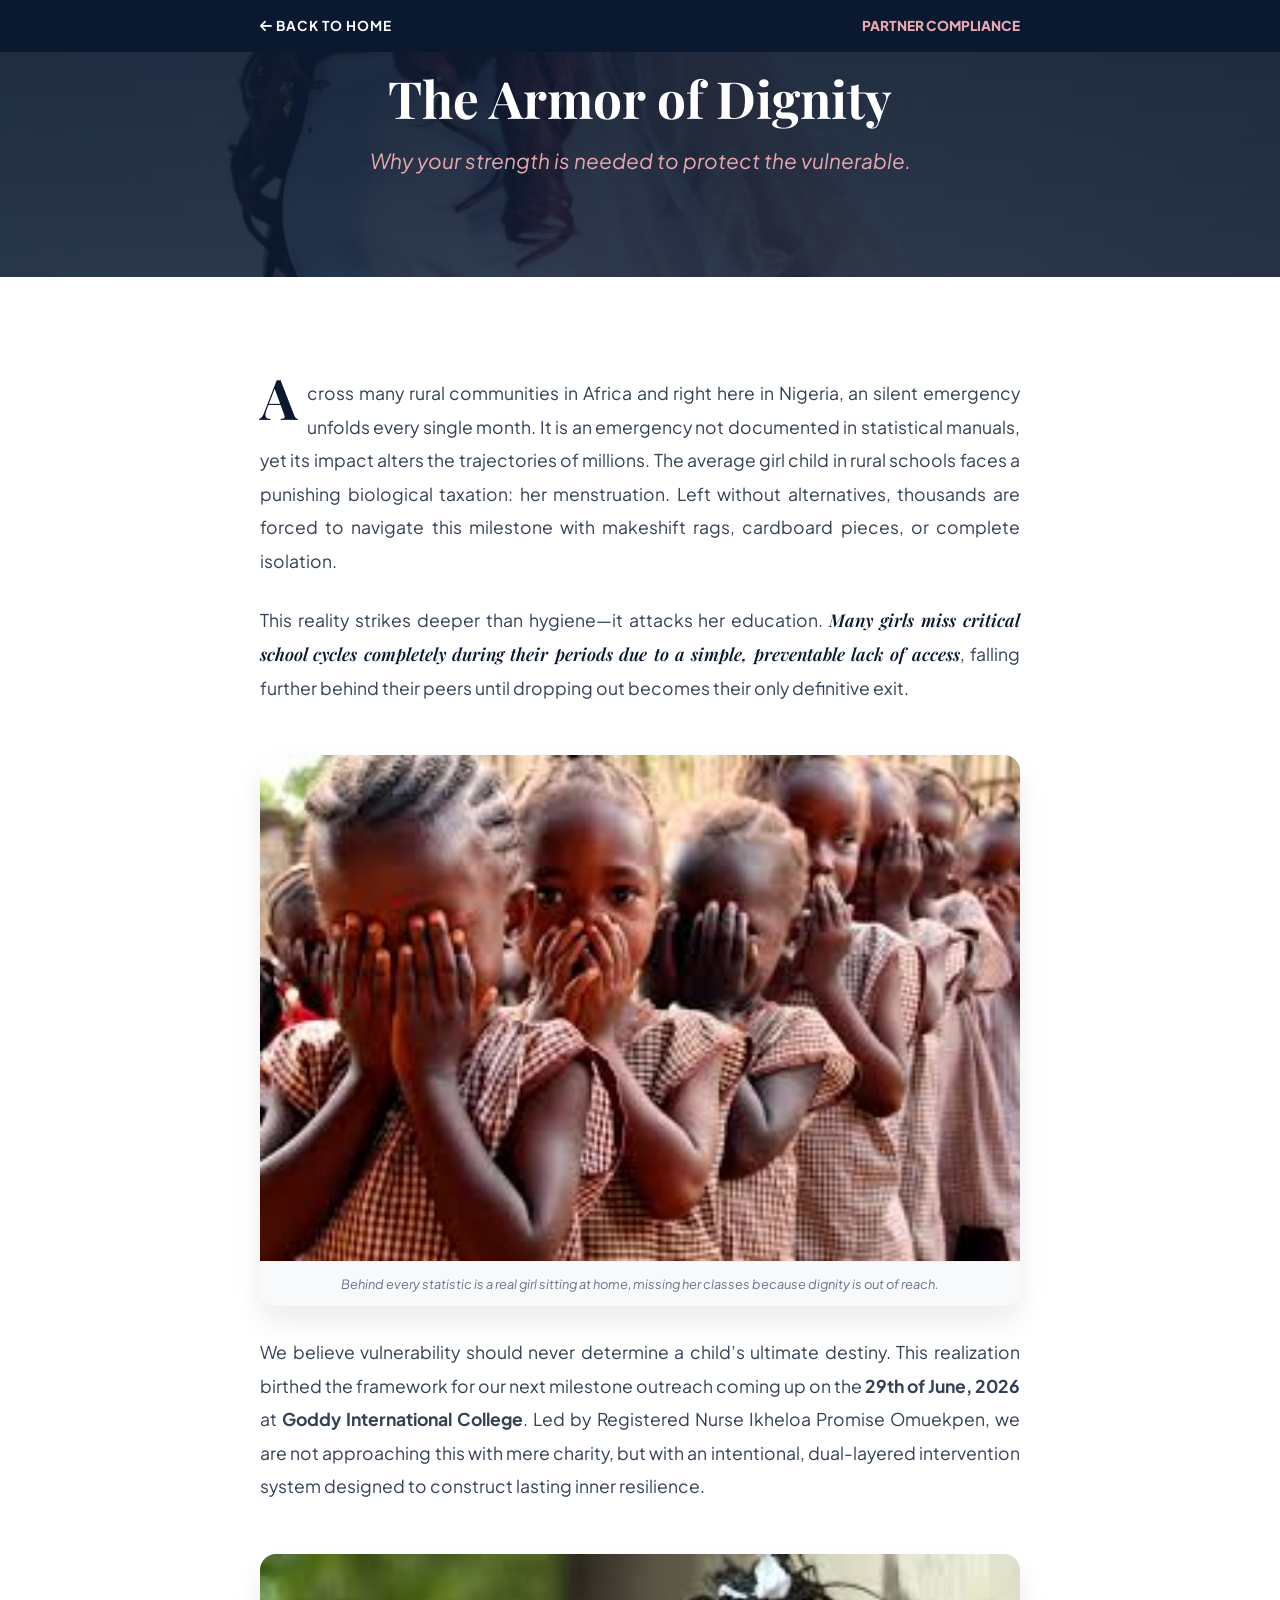
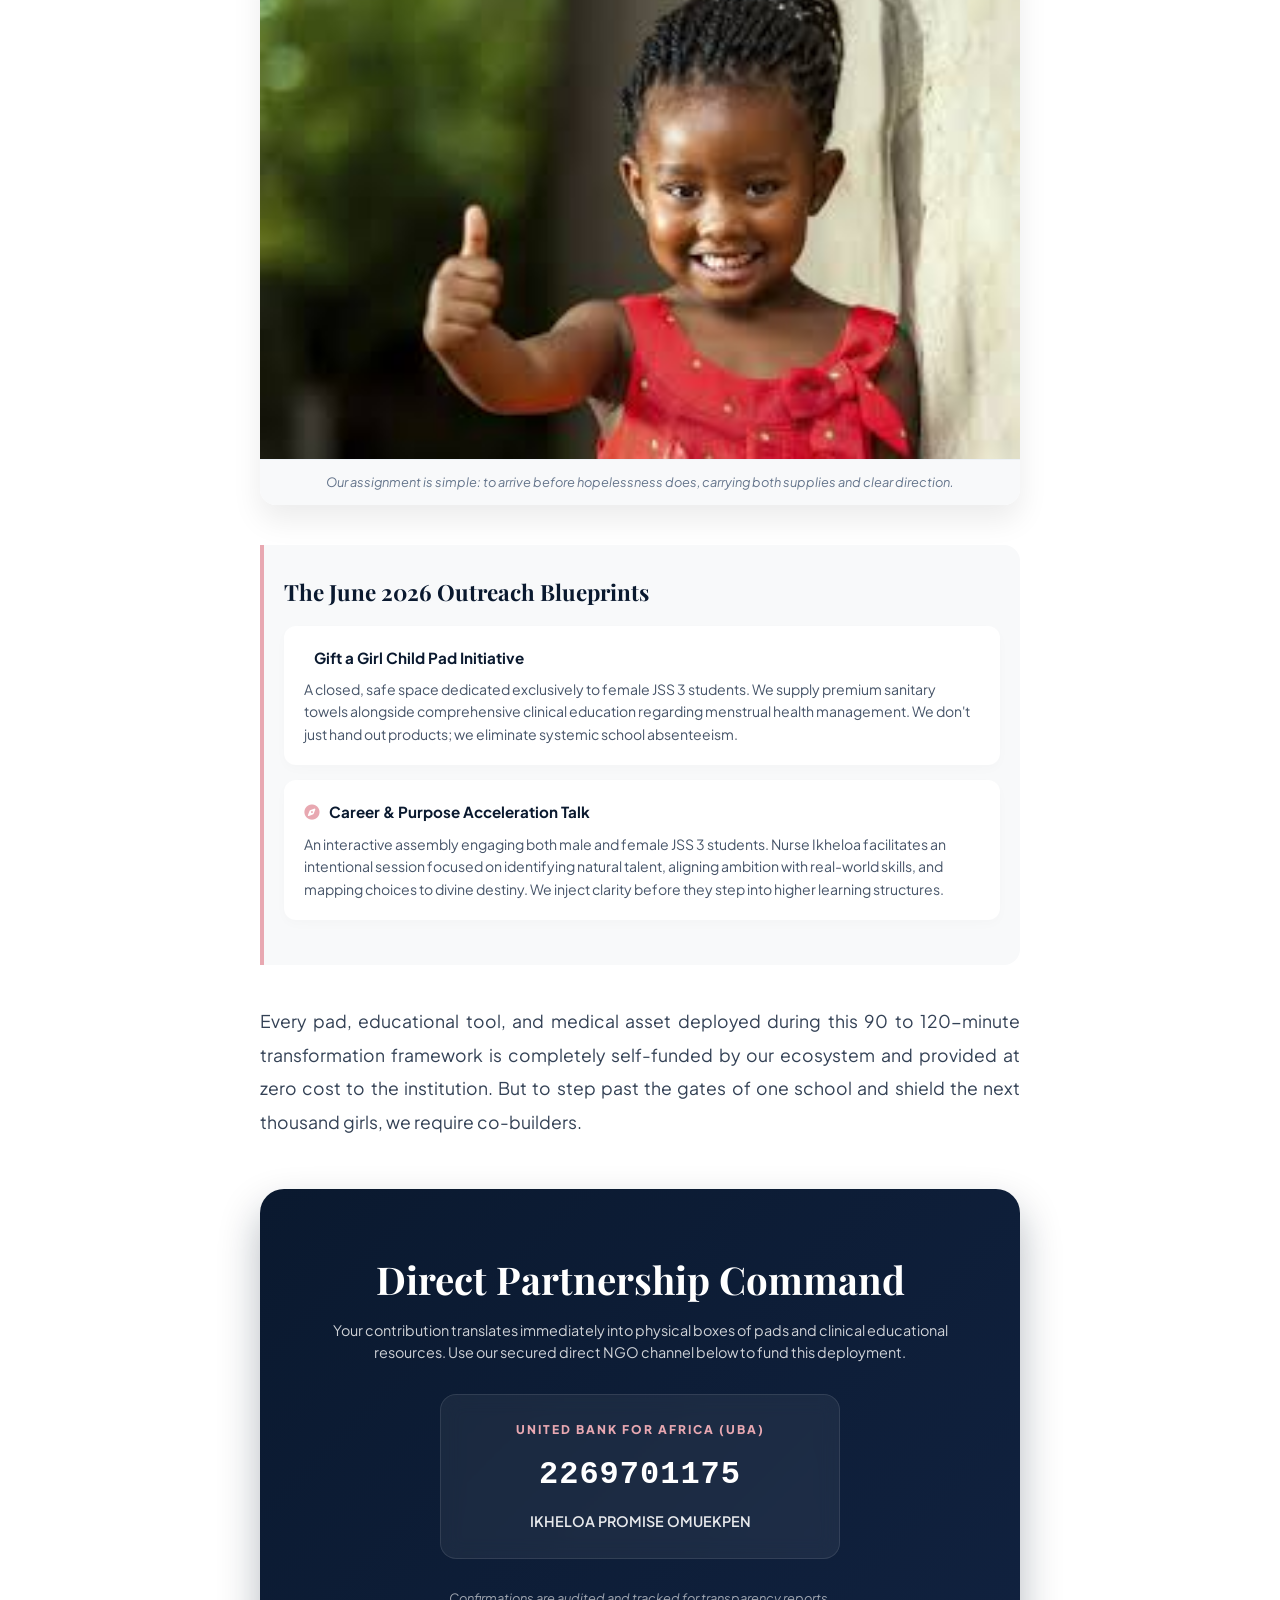
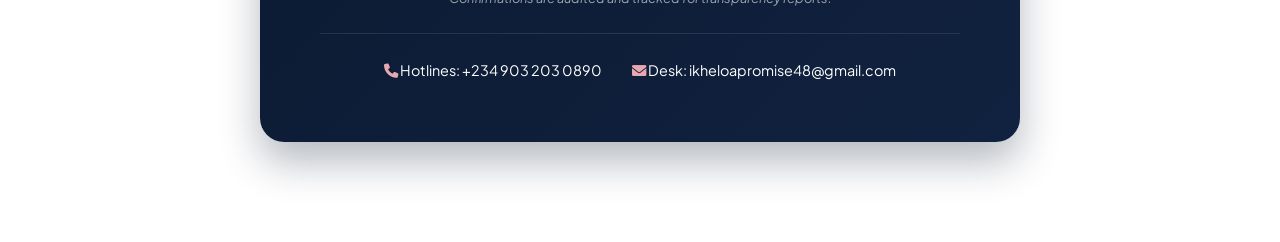
==== partner.html @ d0fa6060 "Create partner.html" ====
<!DOCTYPE html>
<html lang="en">
<head>
    <meta charset="UTF-8">
    <meta name="viewport" content="width=device-width, initial-scale=1.0, maximum-scale=1.0, user-scalable=no">
    <title>Partner With Us | Ikheloa's Foundation</title>
    
    <link rel="preconnect" href="https://fonts.googleapis.com">
    <link rel="preconnect" href="https://fonts.gstatic.com" crossorigin>
    <link href="https://fonts.googleapis.com/css2?family=Playfair+Display:ital,wght@0,600;0,700;1,400;1,600&family=Plus+Jakarta+Sans:wght@300;400;500;600;700;800&display=swap" rel="stylesheet">
    
    <link href="https://unpkg.com/aos@2.3.1/dist/aos.css" rel="stylesheet">
    <link rel="stylesheet" href="https://cdnjs.cloudflare.com/ajax/libs/font-awesome/6.0.0/css/all.min.css">
    <link rel="stylesheet" href="style.css">

    <style>
        :root {
            --navy: #0A192F;
            --rose: #E8A8B1;
            --white: #FFFFFF;
            --muted-bg: #F8F9FA;
            --text-dark: #1E293B;
            --text-muted: #64748B;
        }

        * { box-sizing: border-box; margin: 0; padding: 0; }
        body { font-family: 'Plus Jakarta Sans', sans-serif; background: var(--white); color: var(--text-dark); overflow-x: hidden; width: 100%; }
        .container { width: 100%; max-width: 800px; margin: 0 auto; padding: 0 20px; }

        /* --- PARTNER HERO --- */
        .partner-hero {
            background: linear-gradient(rgba(10, 25, 47, 0.9), rgba(10, 25, 47, 0.85)), url('66c10abc-6bdf-4dea-ab1f-3052def24e04.jpeg') no-repeat center center/cover;
            padding: 120px 0 60px 0;
            text-align: center;
            color: var(--white);
        }
        .partner-hero h1 { font-family: 'Playfair Display', serif; font-size: 2.2rem; line-height: 1.2; margin-bottom: 15px; }
        .partner-hero p { font-size: 1rem; color: var(--rose); font-style: italic; opacity: 0.9; }

        /* --- EDITORIAL STORYTELLING SECTION --- */
        .story-section { padding: 60px 0; background: var(--white); }
        .story-block { margin-bottom: 50px; }
        
        .story-text { font-size: 1rem; line-height: 1.8; color: #334155; margin-bottom: 25px; text-align: justify; }
        .story-text .dropcap { font-family: 'Playfair Display', serif; font-size: 3.5rem; float: left; margin-top: -8px; margin-right: 10px; color: var(--navy); font-weight: 700; line-height: 1; }
        .story-text em { font-family: 'Playfair Display', serif; font-size: 1.1rem; color: var(--navy); font-weight: 600; }
        
        /* Inline editorial images */
        .story-image-wrapper { width: 100%; margin: 30px 0; border-radius: 16px; overflow: hidden; box-shadow: 0 15px 30px rgba(0,0,0,0.08); }
        .story-img { width: 100%; height: auto; object-fit: cover; display: block; }
        .image-caption { font-size: 0.8rem; font-style: italic; color: var(--text-muted); text-align: center; padding: 12px; background: var(--muted-bg); border-top: 1px solid #edf2f7; }

        /* --- THE INITIATIVE PILLARS --- */
        .mission-callout { background: var(--muted-bg); border-left: 4px solid var(--rose); padding: 30px 20px; border-radius: 0 16px 16px 0; margin: 40px 0; }
        .mission-callout h3 { font-family: 'Playfair Display', serif; font-size: 1.4rem; color: var(--navy); margin-bottom: 15px; }
        .mission-card { background: var(--white); padding: 20px; border-radius: 12px; margin-bottom: 15px; box-shadow: 0 4px 12px rgba(0,0,0,0.02); }
        .mission-card h4 { font-size: 0.95rem; font-weight: 700; color: var(--navy); margin-bottom: 8px; display: flex; align-items: center; gap: 10px; }
        .mission-card h4 i { color: var(--rose); }
        .mission-card p { font-size: 0.88rem; line-height: 1.6; color: #475569; }

        /* --- FINANCIAL TRANSPARENCY BOX (THE ACCOUNT DETAILS) --- */
        .partnership-box {
            background: linear-gradient(135deg, #0A192F 0%, #112240 100%);
            color: var(--white);
            padding: 40px 25px;
            border-radius: 24px;
            box-shadow: 0 20px 40px rgba(10, 25, 47, 0.3);
            text-align: center;
            margin-top: 6px;
        }
        .partnership-box h2 { font-family: 'Playfair Display', serif; font-size: 1.8rem; margin-bottom: 10px; }
        .partnership-box p { font-size: 0.9rem; opacity: 0.8; line-height: 1.5; margin-bottom: 30px; }
        
        .bank-details-card {
            background: rgba(255, 255, 255, 0.06);
            border: 1px solid rgba(255, 255, 255, 0.1);
            border-radius: 16px;
            padding: 25px;
            backdrop-filter: blur(10px);
            max-width: 400px;
            margin: 0 auto 30px auto;
        }
        .bank-name { font-size: 0.75rem; letter-spacing: 2px; text-transform: uppercase; color: var(--rose); font-weight: 800; }
        .account-number { font-size: 2rem; font-weight: 800; letter-spacing: 1px; margin: 10px 0; color: var(--white); font-family: monospace; }
        .account-name { font-size: 0.9rem; font-weight: 600; opacity: 0.9; text-transform: uppercase; }

        .direct-contact { display: flex; flex-direction: column; gap: 10px; align-items: center; justify-content: center; font-size: 0.9rem; margin-top: 25px; padding-top: 25px; border-top: 1px solid rgba(255, 255, 255, 0.1); }
        .direct-contact a { color: var(--rose); text-decoration: none; font-weight: 600; }

        /* --- LAPTOP ADJUSTMENTS --- */
        @media (min-width: 768px) {
            .partner-hero { padding: 16px 0 100px 0; }
            .partner-hero h1 { font-size: 3.2rem; }
            .partner-hero p { font-size: 1.3rem; }
            .story-section { padding: 100px 0; }
            .story-text { font-size: 1.1rem; line-height: 1.9; }
            .partnership-box { padding: 60px; }
            .partnership-box h2 { font-size: 2.4rem; }
            .direct-contact { flex-direction: row; gap: 30px; }
        }
    </style>
</head>
<body>

    <!-- Simple Navigation Back Home -->
    <div style="background: #0A192F; padding: 15px 0;">
        <div class="container" style="display: flex; justify-content: space-between; align-items: center;">
            <a href="index.html" style="color: white; text-decoration: none; font-size: 0.85rem; font-weight: 700; letter-spacing: 1px;"><i class="fa-solid fa-arrow-left"></i> BACK TO HOME</a>
            <span style="color: var(--rose); font-size: 0.85rem; font-weight: 800;">PARTNER COMPLIANCE</span>
        </div>
    </div>

    <!-- Hero Header -->
    <section class="partner-hero">
        <div class="container">
            <h1 data-aos="fade-up">The Armor of Dignity</h1>
            <p data-aos="fade-up" data-aos-delay="200">Why your strength is needed to protect the vulnerable.</p>
        </div>
    </section>

    <!-- Narrative Section -->
    <main class="story-section">
        <div class="container">
            
            <div class="story-block" data-aos="fade-up">
                <p class="story-text">
                    <span class="dropcap">A</span>cross many rural communities in Africa and right here in Nigeria, an silent emergency unfolds every single month. It is an emergency not documented in statistical manuals, yet its impact alters the trajectories of millions. The average girl child in rural schools faces a punishing biological taxation: her menstruation. Left without alternatives, thousands are forced to navigate this milestone with makeshift rags, cardboard pieces, or complete isolation.
                </p>
                <p class="story-text">
                    This reality strikes deeper than hygiene—it attacks her education. <em>Many girls miss critical school cycles completely during their periods due to a simple, preventable lack of access</em>, falling further behind their peers until dropping out becomes their only definitive exit. 
                </p>
            </div>

            <!-- Picture 1 Embedded Inside Paragraph -->
            <div class="story-image-wrapper" data-aos="zoom-in">
                <img src="download (4).jpeg" alt="Girl child in rural setting looking thoughtful" class="story-img">
                <div class="image-caption">Behind every statistic is a real girl sitting at home, missing her classes because dignity is out of reach.</div>
            </div>

            <div class="story-block" data-aos="fade-up">
                <p class="story-text">
                    We believe vulnerability should never determine a child’s ultimate destiny. This realization birthed the framework for our next milestone outreach coming up on the <strong>29th of June, 2026</strong> at <strong>Goddy International College</strong>. Led by Registered Nurse Ikheloa Promise Omuekpen, we are not approaching this with mere charity, but with an intentional, dual-layered intervention system designed to construct lasting inner resilience.
                </p>
            </div>

            <!-- Picture 2 Embedded Inside Paragraph -->
            <div class="story-image-wrapper" data-aos="zoom-in">
                <img src="download (5).jpeg" alt="Children waiting for inspiration and support" class="story-img">
                <div class="image-caption">Our assignment is simple: to arrive before hopelessness does, carrying both supplies and clear direction.</div>
            </div>

            <div class="story-block" data-aos="fade-up">
                <div class="mission-callout">
                    <h3>The June 2026 Outreach Blueprints</h3>
                    
                    <div class="mission-card">
                        <h4><i class="fa-solid fa-shield-heart"></i> Gift a Girl Child Pad Initiative</h4>
                        <p>A closed, safe space dedicated exclusively to female JSS 3 students. We supply premium sanitary towels alongside comprehensive clinical education regarding menstrual health management. We don't just hand out products; we eliminate systemic school absenteeism.</p>
                    </div>

                    <div class="mission-card">
                        <h4><i class="fa-solid fa-compass"></i> Career & Purpose Acceleration Talk</h4>
                        <p>An interactive assembly engaging both male and female JSS 3 students. Nurse Ikheloa facilitates an intentional session focused on identifying natural talent, aligning ambition with real-world skills, and mapping choices to divine destiny. We inject clarity before they step into higher learning structures.</p>
                    </div>
                </div>
                
                <p class="story-text">
                    Every pad, educational tool, and medical asset deployed during this 90 to 120-minute transformation framework is completely self-funded by our ecosystem and provided at zero cost to the institution. But to step past the gates of one school and shield the next thousand girls, we require co-builders.
                </p>
            </div>

            <!-- Box for Partnership with Direct Account Details -->
            <div class="partnership-box" data-aos="zoom-in-up">
                <h2>Direct Partnership Command</h2>
                <p>Your contribution translates immediately into physical boxes of pads and clinical educational resources. Use our secured direct NGO channel below to fund this deployment.</p>
                
                <div class="bank-details-card">
                    <div class="bank-name">United Bank for Africa (UBA)</div>
                    <div class="account-number">2269701175</div>
                    <div class="account-name">Ikheloa Promise Omuekpen</div>
                </div>

                <p style="font-size: 0.8rem; font-style: italic; opacity: 0.6; margin-bottom: 0;">Confirmations are audited and tracked for transparency reports.</p>
                
                <div class="direct-contact">
                    <span><i class="fa-solid fa-phone" style="color: var(--rose);"></i> Hotlines: +234 903 203 0890</span>
                    <span><i class="fa-solid fa-envelope" style="color: var(--rose);"></i> Desk: ikheloapromise48@gmail.com</span>
                </div>
            </div>

        </div>
    </main>

    <script src="https://unpkg.com/aos@2.3.1/dist/aos.js"></script>
    <script>AOS.init({ duration: 1000, once: true });</script>
</body>
</html>
---- style.css ----
/* 1. CSS VARIABLES - The Foundation of our 2026 Design */
:root {
    --primary-navy: #0A192F;
    --accent-rose: #E8A8B1; /* Sophisticated pink, not childish */
    --medical-blue: #0077B6;
    --text-main: #2D3436;
    --text-light: #636E72;
    --bg-light: #F9FAFB;
    --glass: rgba(255, 255, 255, 0.8);
    --transition: all 0.4s cubic-bezier(0.165, 0.84, 0.44, 1);
    --shadow: 0 10px 30px rgba(0, 0, 0, 0.05);
}

/* 2. RESET & BASE STYLES */
* {
    margin: 0;
    padding: 0;
    box-sizing: border-box;
}

html {
    scroll-behavior: smooth;
}

body {
    font-family: 'Poppins', sans-serif;
    color: var(--text-main);
    background-color: var(--bg-light);
    line-height: 1.6;
    overflow-x: hidden;
}

h1, h2, h3, .brand-logo {
    font-family: 'Playfair Display', serif;
    font-weight: 700;
}

.container {
    max-width: 1200px;
    margin: 0 auto;
    padding: 0 5%;
}

/* 3. NAVIGATION - Glassmorphism Header */
.main-header {
    position: fixed;
    top: 0;
    width: 100%;
    z-index: 1000;
    background: var(--glass);
    backdrop-filter: blur(10px);
    border-bottom: 1px solid rgba(0,0,0,0.05);
    padding: 1rem 0;
}

.nav-wrapper {
    display: flex;
    justify-content: space-between;
    align-items: center;
}

.brand-logo {
    font-size: 1.5rem;
    color: var(--primary-navy);
    text-decoration: none;
    letter-spacing: -1px;
}

.main-nav a {
    text-decoration: none;
    color: var(--text-main);
    margin: 0 1.5rem;
    font-weight: 500;
    font-size: 0.9rem;
    transition: var(--transition);
}

.main-nav a:hover {
    color: var(--accent-rose);
}

.btn-donate {
    background: var(--primary-navy);
    color: white !important;
    padding: 0.8rem 1.8rem;
    border-radius: 50px;
    font-weight: 600;
}

/* 4. HERO SECTION - Immersive Impact */
.hero {
    height: 100vh;
    display: flex;
    align-items: center;
    background: linear-gradient(rgba(10, 25, 47, 0.7), rgba(10, 25, 47, 0.7)), 
                url('../images/outreach_vulnerable.jpeg') no-repeat center center/cover;
    color: white;
    text-align: center;
}

.hero-content {
    max-width: 800px;
}

.hero-title {
    font-size: clamp(2.5rem, 8vw, 4.5rem);
    line-height: 1.1;
    margin-bottom: 1.5rem;
}

.hero-tagline {
    font-size: 1.2rem;
    opacity: 0.9;
    margin-bottom: 2.5rem;
}

.btn {
    display: inline-block;
    padding: 1rem 2.5rem;
    border-radius: 5px;
    text-decoration: none;
    font-weight: 600;
    transition: var(--transition);
}

.btn-primary {
    background: var(--accent-rose);
    color: white;
    margin-right: 1rem;
}

.btn-secondary {
    border: 2px solid white;
    color: white;
}

/* 5. IMPACT DASHBOARD - Dynamic Numbers */
.impact {
    padding: 100px 0;
    background: white;
    margin-top: -50px;
    border-radius: 50px 50px 0 0;
    position: relative;
}

.impact-grid {
    display: grid;
    grid-template-columns: repeat(auto-fit, minmax(200px, 1fr));
    gap: 2rem;
    text-align: center;
}

.impact-number {
    font-size: 3rem;
    color: var(--primary-navy);
}

.impact-label {
    color: var(--text-light);
    text-transform: uppercase;
    font-size: 0.8rem;
    letter-spacing: 2px;
}

/* 6. FOUNDER SPOTLIGHT - The Nurse Philanthropist */
.founder-spotlight {
    padding: 100px 0;
}

.spotlight-grid {
    display: grid;
    grid-template-columns: 1fr 1fr;
    gap: 4rem;
    align-items: center;
}

.spotlight-image-container {
    position: relative;
}

.founder-image {
    width: 100%;
    border-radius: 20px;
    box-shadow: 20px 20px 0px var(--accent-rose);
}

.spotlight-badge {
    position: absolute;
    bottom: -20px;
    right: -20px;
    background: var(--primary-navy);
    color: white;
    padding: 1rem 2rem;
    border-radius: 10px;
    font-size: 0.8rem;
    font-weight: 600;
}

.founder-slang {
    margin-top: 2rem;
    font-family: 'Playfair Display', serif;
    font-size: 1.5rem;
    color: var(--medical-blue);
    font-style: italic;
    border-left: 4px solid var(--accent-rose);
    padding-left: 1.5rem;
}

/* 7. PROGRAM CARDS - 2026 Hover Effects */
.programs {
    background: #f1f3f5;
    padding: 100px 0;
}

.programs-grid {
    display: grid;
    grid-template-columns: repeat(auto-fit, minmax(300px, 1fr));
    gap: 2rem;
    margin-top: 3rem;
}

.program-card {
    background: white;
    padding: 3rem 2rem;
    border-radius: 20px;
    transition: var(--transition);
    border: 1px solid rgba(0,0,0,0.05);
}

.program-card:hover {
    transform: translateY(-15px);
    box-shadow: 0 30px 60px rgba(0,0,0,0.1);
}

.icon-placeholder {
    font-size: 2.5rem;
    margin-bottom: 1.5rem;
}

/* 8. MOBILE RESPONSIVENESS */
@media (max-width: 768px) {
    .main-nav { display: none; } /* We'll add a burger menu later */
    .spotlight-grid { grid-template-columns: 1fr; }
    .hero-title { font-size: 3rem; }
}
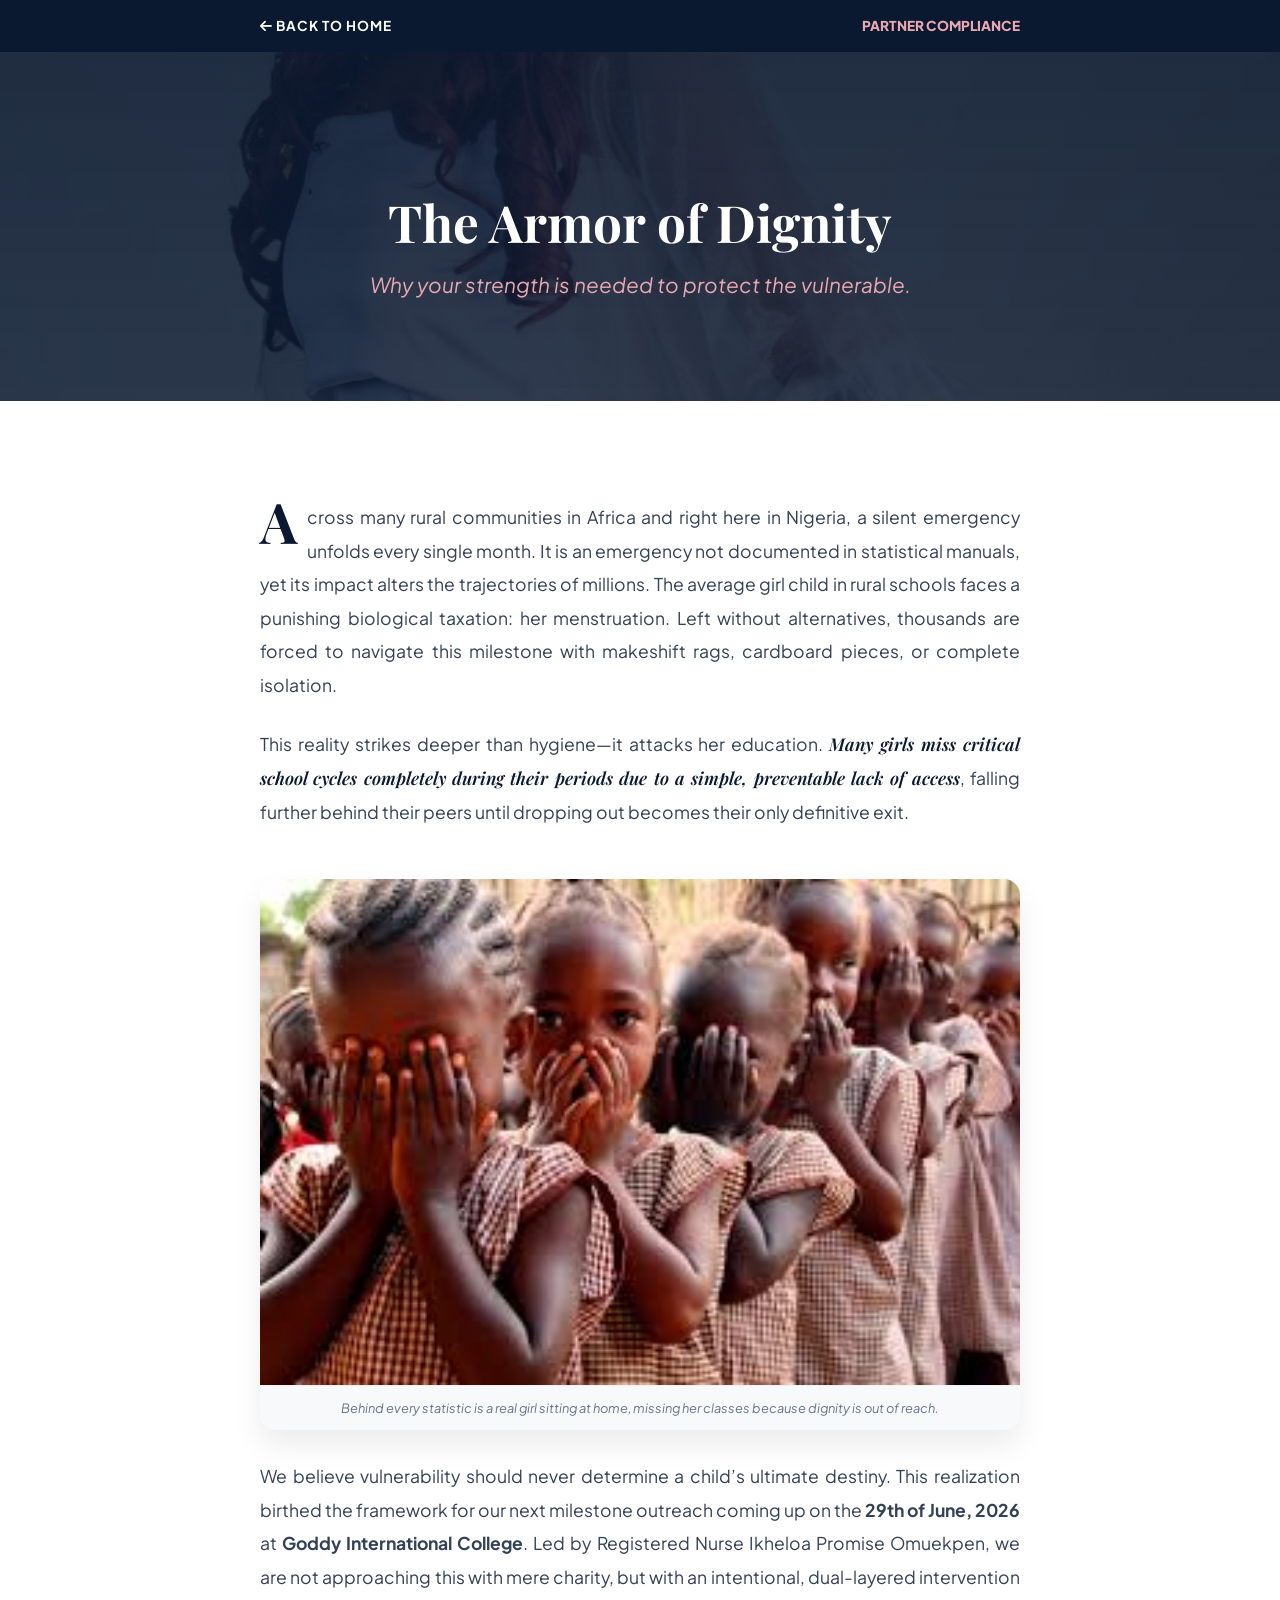
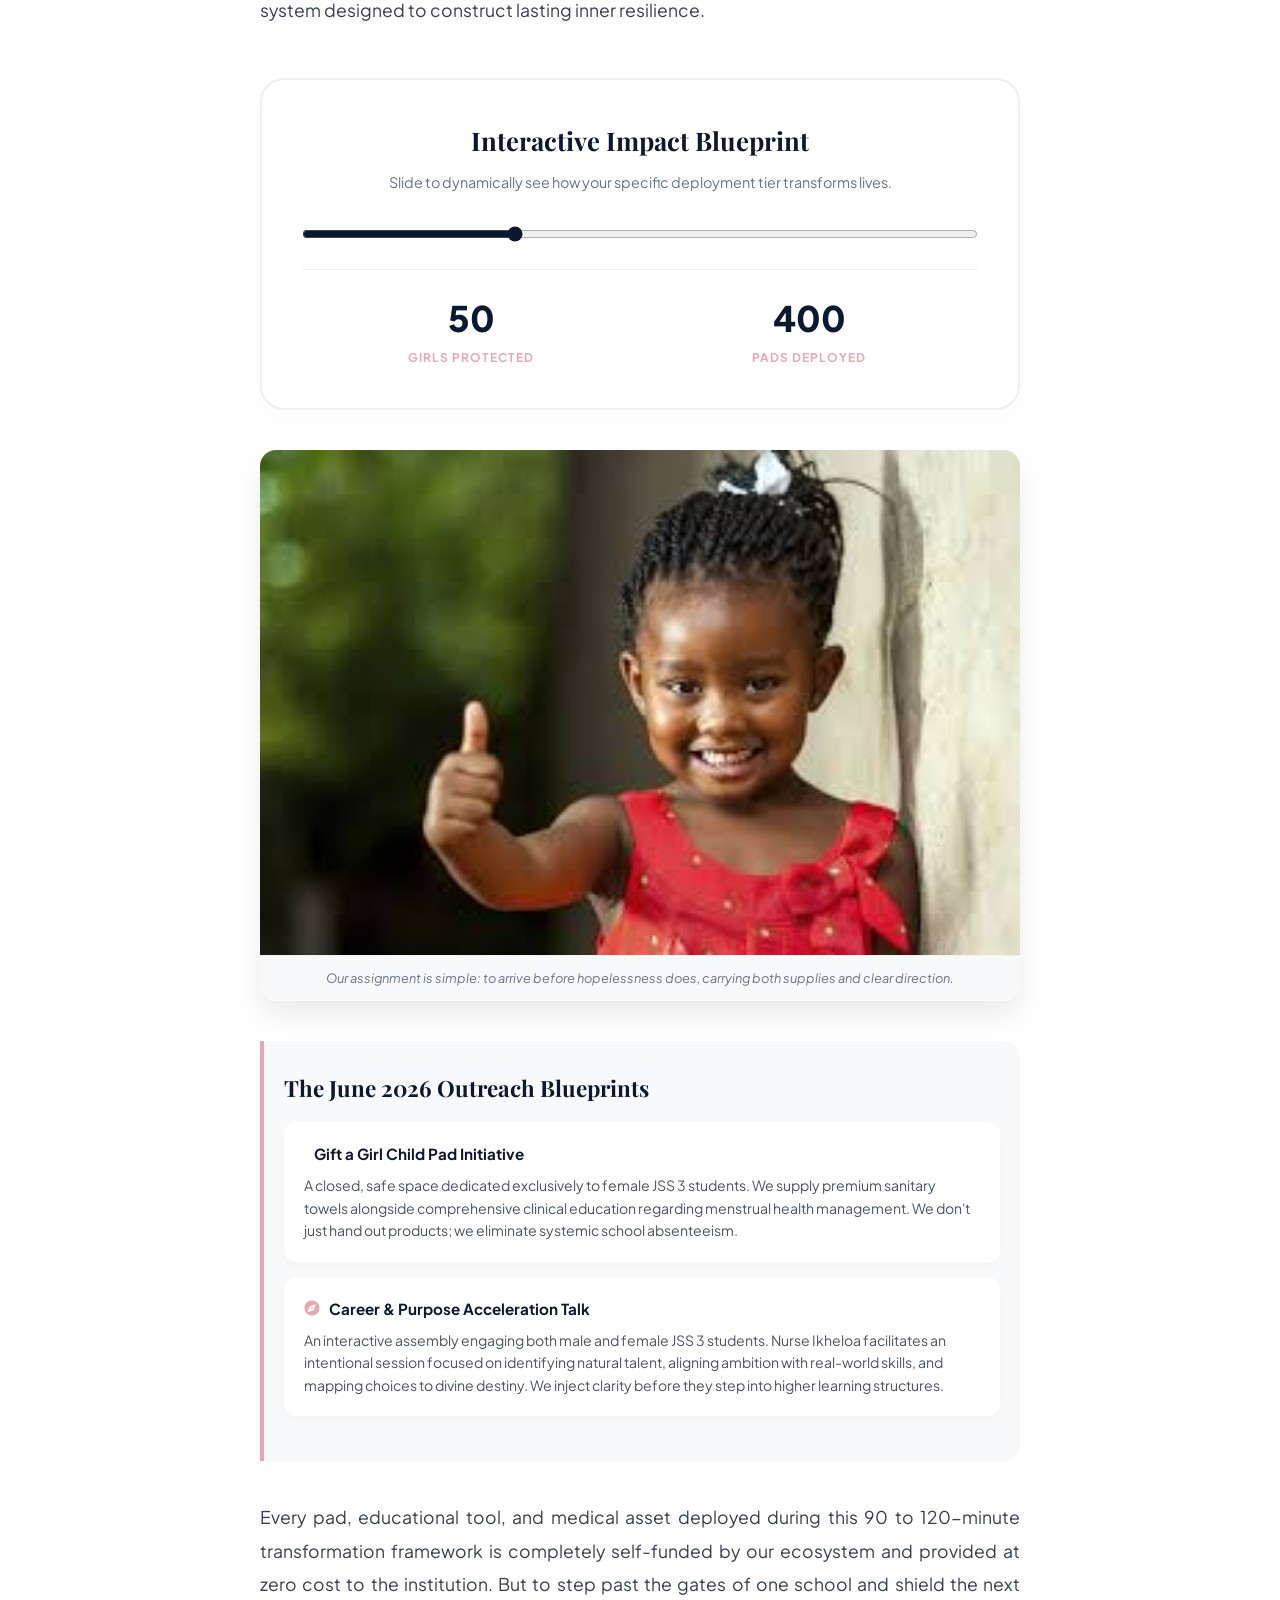
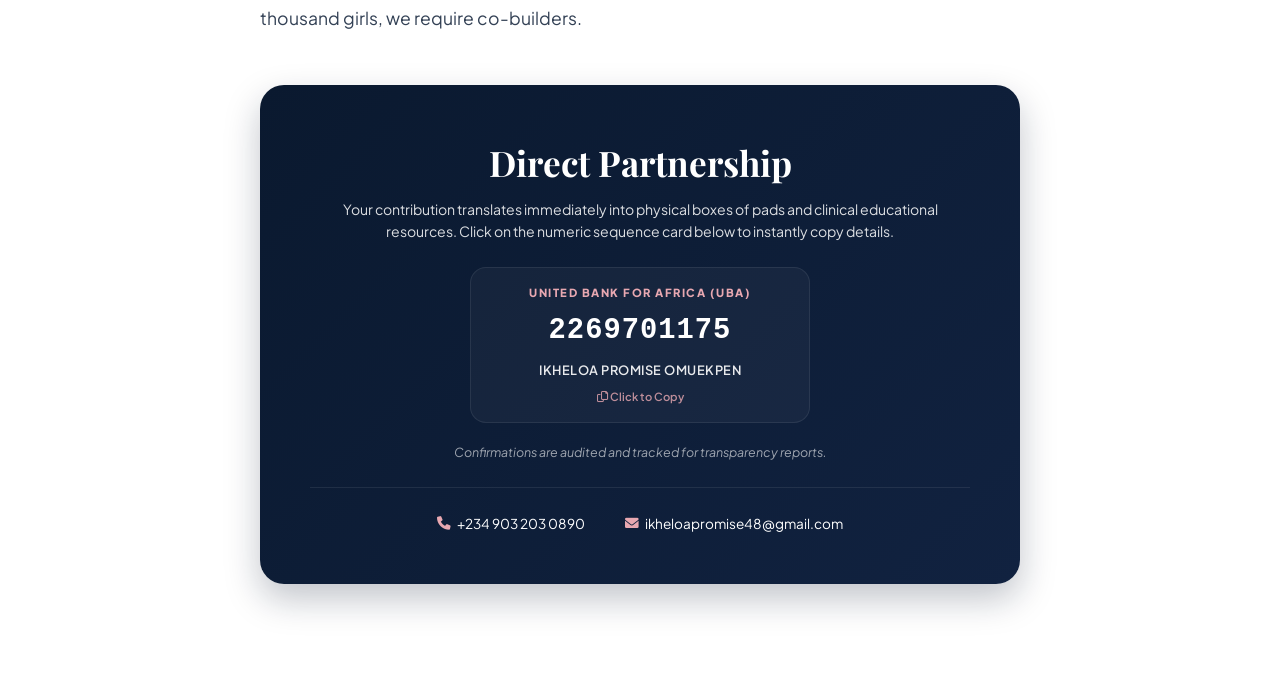
==== commit 92dff83d: "Update partner.html" ====
--- a/partner.html
+++ b/partner.html
@@ -45,7 +45,6 @@
         .story-text .dropcap { font-family: 'Playfair Display', serif; font-size: 3.5rem; float: left; margin-top: -8px; margin-right: 10px; color: var(--navy); font-weight: 700; line-height: 1; }
         .story-text em { font-family: 'Playfair Display', serif; font-size: 1.1rem; color: var(--navy); font-weight: 600; }
         
-        /* Inline editorial images */
         .story-image-wrapper { width: 100%; margin: 30px 0; border-radius: 16px; overflow: hidden; box-shadow: 0 15px 30px rgba(0,0,0,0.08); }
         .story-img { width: 100%; height: auto; object-fit: cover; display: block; }
         .image-caption { font-size: 0.8rem; font-style: italic; color: var(--text-muted); text-align: center; padding: 12px; background: var(--muted-bg); border-top: 1px solid #edf2f7; }
@@ -58,45 +57,79 @@
         .mission-card h4 i { color: var(--rose); }
         .mission-card p { font-size: 0.88rem; line-height: 1.6; color: #475569; }
 
-        /* --- FINANCIAL TRANSPARENCY BOX (THE ACCOUNT DETAILS) --- */
+        /* --- INTERACTIVE IMPACT CALCULATOR MODULE --- */
+        .calculator-box {
+            background: #fff;
+            border: 2px solid #f0f0f0;
+            padding: 30px 20px;
+            border-radius: 24px;
+            margin: 40px 0;
+            box-shadow: 0 10px 30px rgba(0,0,0,0.02);
+            text-align: center;
+        }
+        .calculator-box h3 { font-family: 'Playfair Display', serif; font-size: 1.4rem; color: var(--navy); margin-bottom: 10px; }
+        .calculator-box p { font-size: 0.9rem; color: var(--text-muted); margin-bottom: 25px; }
+        .slider-wrapper { margin: 20px 0; }
+        .calc-slider { width: 100%; height: 8px; border-radius: 5px; background: #e2e8f0; outline: none; accent-color: var(--navy); cursor: pointer; }
+        .calc-metrics-display { display: flex; justify-content: space-around; align-items: center; margin-top: 25px; padding-top: 20px; border-top: 1px solid #f0f0f0; }
+        .metric-node { flex: 1; }
+        .metric-node div:first-child { font-size: 1.8rem; font-weight: 800; color: var(--navy); }
+        .metric-node div:last-child { font-size: 0.75rem; font-weight: 700; color: var(--rose); text-transform: uppercase; letter-spacing: 1px; margin-top: 2px; }
+
+        /* --- FINANCIAL TRANSPARENCY BOX (COMPACT & COMPELLING) --- */
         .partnership-box {
             background: linear-gradient(135deg, #0A192F 0%, #112240 100%);
             color: var(--white);
-            padding: 40px 25px;
+            padding: 35px 20px;
             border-radius: 24px;
-            box-shadow: 0 20px 40px rgba(10, 25, 47, 0.3);
+            box-shadow: 0 15px 35px rgba(10, 25, 47, 0.25);
             text-align: center;
-            margin-top: 6px;
-        }
-        .partnership-box h2 { font-family: 'Playfair Display', serif; font-size: 1.8rem; margin-bottom: 10px; }
-        .partnership-box p { font-size: 0.9rem; opacity: 0.8; line-height: 1.5; margin-bottom: 30px; }
-        
+            margin-top: 40px;
+        }
+        .partnership-box h2 { font-family: 'Playfair Display', serif; font-size: 1.6rem; margin-bottom: 8px; }
+        .partnership-box p { font-size: 0.88rem; opacity: 0.85; line-height: 1.5; margin-bottom: 25px; }
+        
+        /* Optimized & Compact Copy Card */
         .bank-details-card {
-            background: rgba(255, 255, 255, 0.06);
-            border: 1px solid rgba(255, 255, 255, 0.1);
+            background: rgba(255, 255, 255, 0.04);
+            border: 1px solid rgba(255, 255, 255, 0.08);
             border-radius: 16px;
-            padding: 25px;
-            backdrop-filter: blur(10px);
-            max-width: 400px;
-            margin: 0 auto 30px auto;
-        }
-        .bank-name { font-size: 0.75rem; letter-spacing: 2px; text-transform: uppercase; color: var(--rose); font-weight: 800; }
-        .account-number { font-size: 2rem; font-weight: 800; letter-spacing: 1px; margin: 10px 0; color: var(--white); font-family: monospace; }
-        .account-name { font-size: 0.9rem; font-weight: 600; opacity: 0.9; text-transform: uppercase; }
-
-        .direct-contact { display: flex; flex-direction: column; gap: 10px; align-items: center; justify-content: center; font-size: 0.9rem; margin-top: 25px; padding-top: 25px; border-top: 1px solid rgba(255, 255, 255, 0.1); }
-        .direct-contact a { color: var(--rose); text-decoration: none; font-weight: 600; }
+            padding: 16px;
+            max-width: 340px;
+            margin: 0 auto 20px auto;
+            cursor: pointer;
+            position: relative;
+            transition: all 0.3s cubic-bezier(0.165, 0.84, 0.44, 1);
+        }
+        .bank-details-card:hover {
+            background: rgba(255, 255, 255, 0.08);
+            border-color: var(--rose);
+            transform: translateY(-2px);
+        }
+        .bank-name { font-size: 0.7rem; letter-spacing: 1.5px; text-transform: uppercase; color: var(--rose); font-weight: 800; }
+        .account-number { font-size: 1.8rem; font-weight: 800; letter-spacing: 1px; margin: 6px 0; color: var(--white); font-family: monospace; }
+        .account-name { font-size: 0.8rem; font-weight: 600; opacity: 0.9; text-transform: uppercase; letter-spacing: 0.5px; }
+        
+        .copy-hint { font-size: 0.7rem; color: var(--rose); opacity: 0.8; display: block; margin-top: 8px; font-weight: 600; }
+        .copy-toast { position: absolute; top: -12px; left: 50%; transform: translateX(-50%); background: var(--rose); color: var(--navy); font-weight: 700; font-size: 11px; padding: 4px 12px; border-radius: 50px; opacity: 0; transition: 0.3s ease; pointer-events: none; box-shadow: 0 4px 10px rgba(0,0,0,0.15); }
+        .copy-toast.show { opacity: 1; top: -20px; }
+
+        .direct-contact { display: flex; flex-direction: column; gap: 12px; align-items: center; justify-content: center; font-size: 0.85rem; margin-top: 25px; padding-top: 25px; border-top: 1px solid rgba(255, 255, 255, 0.08); }
+        .direct-contact span { display: flex; align-items: center; gap: 6px; }
 
         /* --- LAPTOP ADJUSTMENTS --- */
         @media (min-width: 768px) {
-            .partner-hero { padding: 16px 0 100px 0; }
+            .partner-hero { padding: 140px 0 100px 0; }
             .partner-hero h1 { font-size: 3.2rem; }
             .partner-hero p { font-size: 1.3rem; }
             .story-section { padding: 100px 0; }
             .story-text { font-size: 1.1rem; line-height: 1.9; }
-            .partnership-box { padding: 60px; }
-            .partnership-box h2 { font-size: 2.4rem; }
-            .direct-contact { flex-direction: row; gap: 30px; }
+            .calculator-box { padding: 40px; }
+            .calculator-box h3 { font-size: 1.6rem; }
+            .metric-node div:first-child { font-size: 2.2rem; }
+            .partnership-box { padding: 50px; }
+            .partnership-box h2 { font-size: 2.2rem; }
+            .direct-contact { flex-direction: row; gap: 40px; }
         }
     </style>
 </head>
@@ -124,7 +157,7 @@
             
             <div class="story-block" data-aos="fade-up">
                 <p class="story-text">
-                    <span class="dropcap">A</span>cross many rural communities in Africa and right here in Nigeria, an silent emergency unfolds every single month. It is an emergency not documented in statistical manuals, yet its impact alters the trajectories of millions. The average girl child in rural schools faces a punishing biological taxation: her menstruation. Left without alternatives, thousands are forced to navigate this milestone with makeshift rags, cardboard pieces, or complete isolation.
+                    <span class="dropcap">A</span>cross many rural communities in Africa and right here in Nigeria, a silent emergency unfolds every single month. It is an emergency not documented in statistical manuals, yet its impact alters the trajectories of millions. The average girl child in rural schools faces a punishing biological taxation: her menstruation. Left without alternatives, thousands are forced to navigate this milestone with makeshift rags, cardboard pieces, or complete isolation.
                 </p>
                 <p class="story-text">
                     This reality strikes deeper than hygiene—it attacks her education. <em>Many girls miss critical school cycles completely during their periods due to a simple, preventable lack of access</em>, falling further behind their peers until dropping out becomes their only definitive exit. 
@@ -141,6 +174,25 @@
                 <p class="story-text">
                     We believe vulnerability should never determine a child’s ultimate destiny. This realization birthed the framework for our next milestone outreach coming up on the <strong>29th of June, 2026</strong> at <strong>Goddy International College</strong>. Led by Registered Nurse Ikheloa Promise Omuekpen, we are not approaching this with mere charity, but with an intentional, dual-layered intervention system designed to construct lasting inner resilience.
                 </p>
+            </div>
+
+            <!-- INTERACTIVE IMPACT CALCULATOR MODULE -->
+            <div class="calculator-box" data-aos="fade-up">
+                <h3>Interactive Impact Blueprint</h3>
+                <p>Slide to dynamically see how your specific deployment tier transforms lives.</p>
+                <div class="slider-wrapper">
+                    <input type="range" id="impactSlider" class="calc-slider" min="5" max="150" value="50" step="5">
+                </div>
+                <div class="calc-metrics-display">
+                    <div class="metric-node">
+                        <div id="girlCount">50</div>
+                        <div>Girls Protected</div>
+                    </div>
+                    <div class="metric-node">
+                        <div id="padCount">400</div>
+                        <div>Pads Deployed</div>
+                    </div>
+                </div>
             </div>
 
             <!-- Picture 2 Embedded Inside Paragraph -->
@@ -169,22 +221,25 @@
                 </p>
             </div>
 
-            <!-- Box for Partnership with Direct Account Details -->
+            <!-- COMPACT & COMPELLING PARTNERSHIP CONTAINER -->
             <div class="partnership-box" data-aos="zoom-in-up">
-                <h2>Direct Partnership Command</h2>
-                <p>Your contribution translates immediately into physical boxes of pads and clinical educational resources. Use our secured direct NGO channel below to fund this deployment.</p>
+                <h2>Direct Partnership </h2>
+                <p>Your contribution translates immediately into physical boxes of pads and clinical educational resources. Click on the numeric sequence card below to instantly copy details.</p>
                 
-                <div class="bank-details-card">
+                <!-- Micro-Card with Click to Copy functionality -->
+                <div class="bank-details-card" id="copyTargetCard" title="Click to copy account number">
+                    <div class="copy-toast" id="toastNotification">Copied!</div>
                     <div class="bank-name">United Bank for Africa (UBA)</div>
-                    <div class="account-number">2269701175</div>
+                    <div class="account-number" id="targetAccountNumber">2269701175</div>
                     <div class="account-name">Ikheloa Promise Omuekpen</div>
-                </div>
-
-                <p style="font-size: 0.8rem; font-style: italic; opacity: 0.6; margin-bottom: 0;">Confirmations are audited and tracked for transparency reports.</p>
+                    <small class="copy-hint"><i class="fa-regular fa-copy"></i> Click to Copy</small>
+                </div>
+
+                <p style="font-size: 0.78rem; font-style: italic; opacity: 0.6; margin-bottom: 0;">Confirmations are audited and tracked for transparency reports.</p>
                 
                 <div class="direct-contact">
-                    <span><i class="fa-solid fa-phone" style="color: var(--rose);"></i> Hotlines: +234 903 203 0890</span>
-                    <span><i class="fa-solid fa-envelope" style="color: var(--rose);"></i> Desk: ikheloapromise48@gmail.com</span>
+                    <span><i class="fa-solid fa-phone" style="color: var(--rose);"></i> +234 903 203 0890</span>
+                    <span><i class="fa-solid fa-envelope" style="color: var(--rose);"></i> ikheloapromise48@gmail.com</span>
                 </div>
             </div>
 
@@ -192,6 +247,35 @@
     </main>
 
     <script src="https://unpkg.com/aos@2.3.1/dist/aos.js"></script>
-    <script>AOS.init({ duration: 1000, once: true });</script>
+    <script>
+        AOS.init({ duration: 1000, once: true });
+
+        // DYNAMIC SLIDER CALCULATOR ENGINE
+        const slider = document.getElementById('impactSlider');
+        const girlCount = document.getElementById('girlCount');
+        const padCount = document.getElementById('padCount');
+
+        slider.addEventListener('input', (e) => {
+            const currentGirls = parseInt(e.target.value);
+            girlCount.innerText = currentGirls;
+            padCount.innerText = currentGirls * 8; // Assumes 8 pads configured per cycle deployment package
+        });
+
+        // ONE-CLICK COPIABLE DATA UTILITY ENGINE
+        const copyCard = document.getElementById('copyTargetCard');
+        const accountNumText = document.getElementById('targetAccountNumber').innerText;
+        const toast = document.getElementById('toastNotification');
+
+        copyCard.addEventListener('click', () => {
+            navigator.clipboard.writeText(accountNumText).then(() => {
+                toast.classList.add('show');
+                setTimeout(() => {
+                    toast.classList.remove('show');
+                }, 2000);
+            }).catch(err => {
+                console.error('Could not copy string text: ', err);
+            });
+        });
+    </script>
 </body>
 </html>
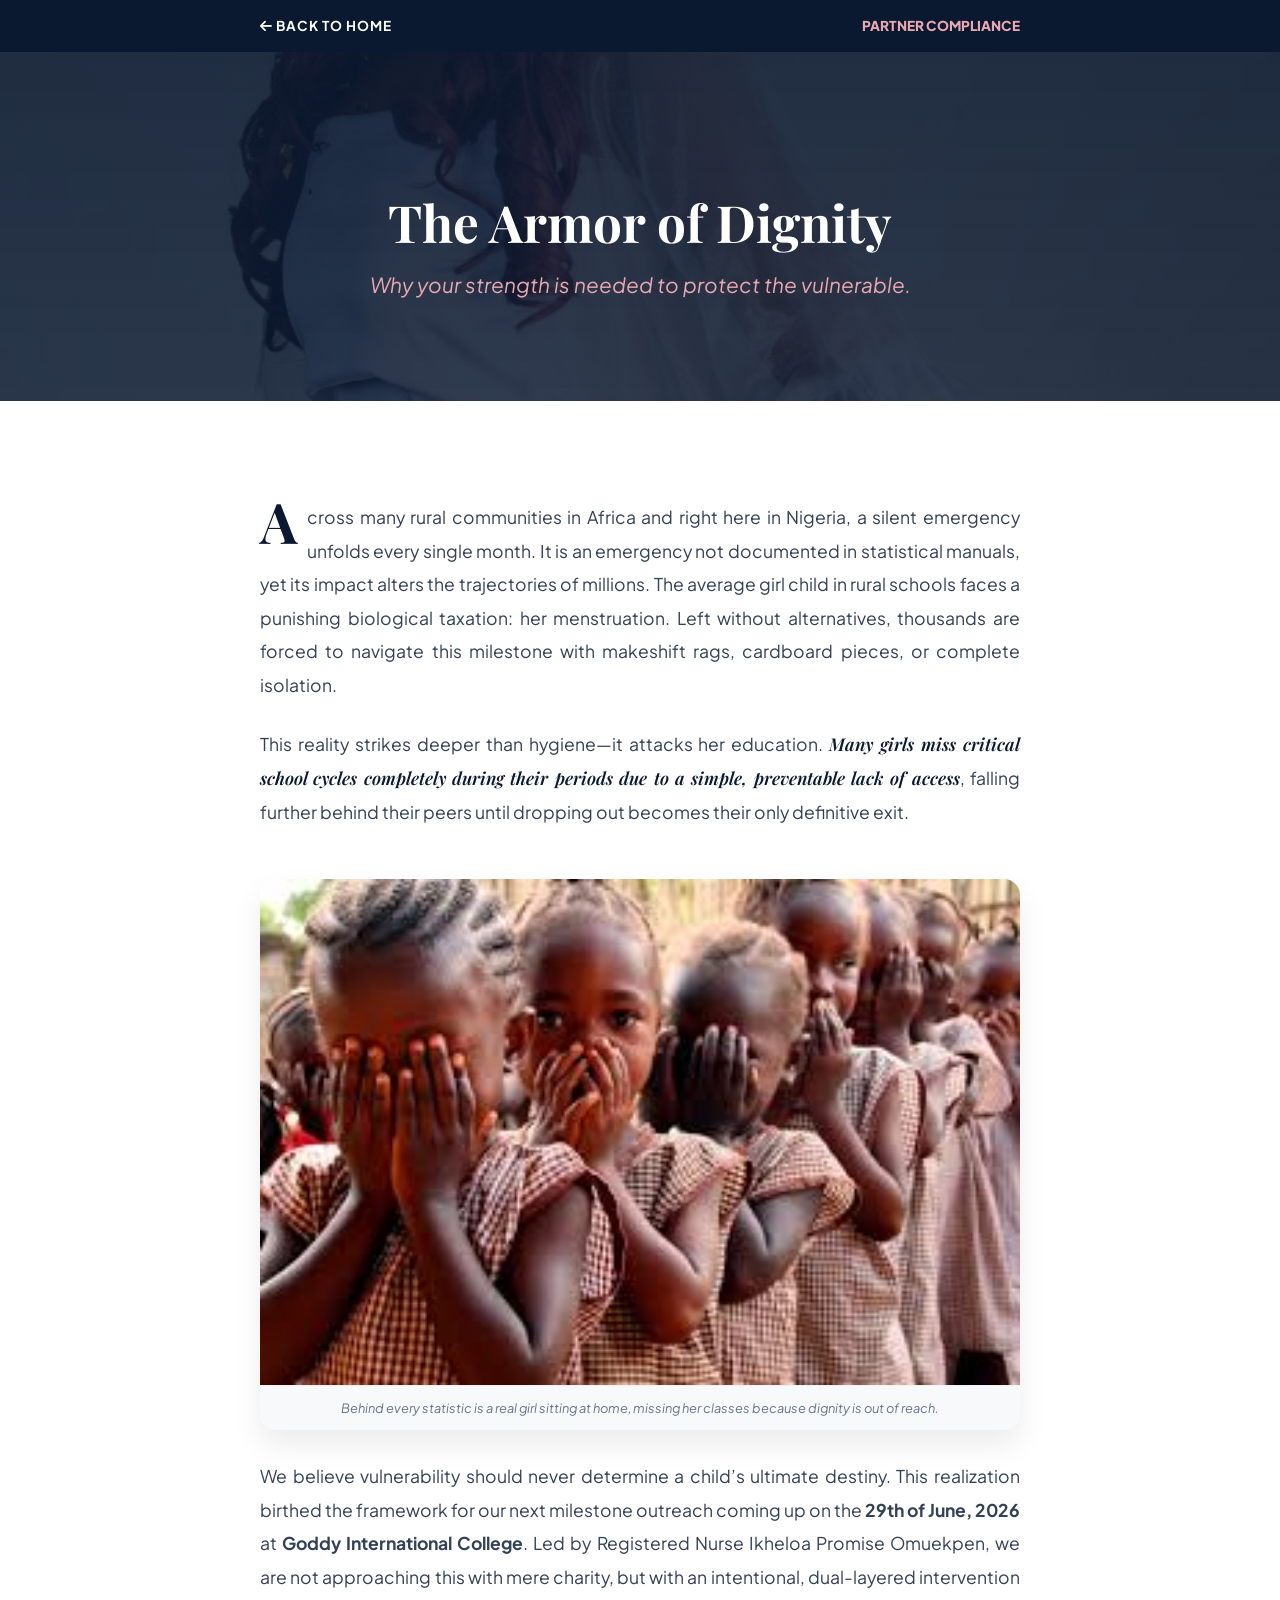
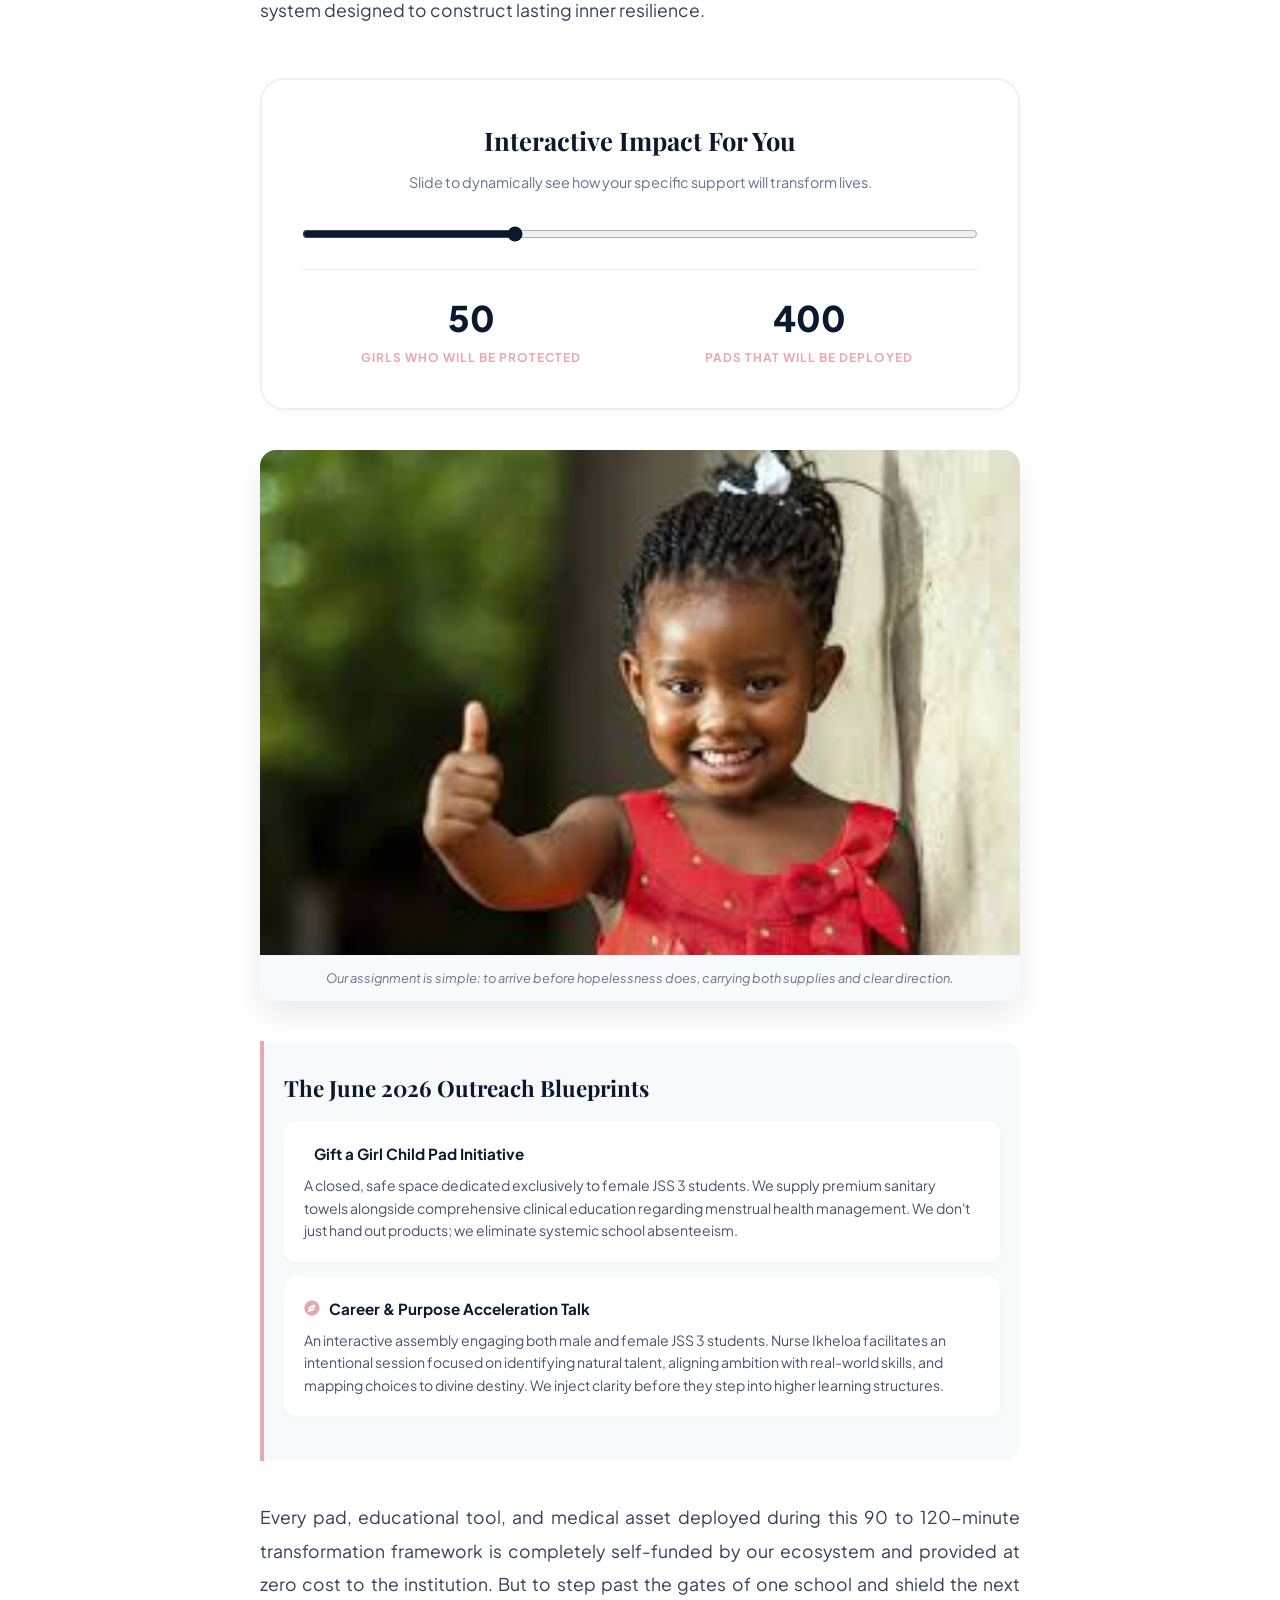
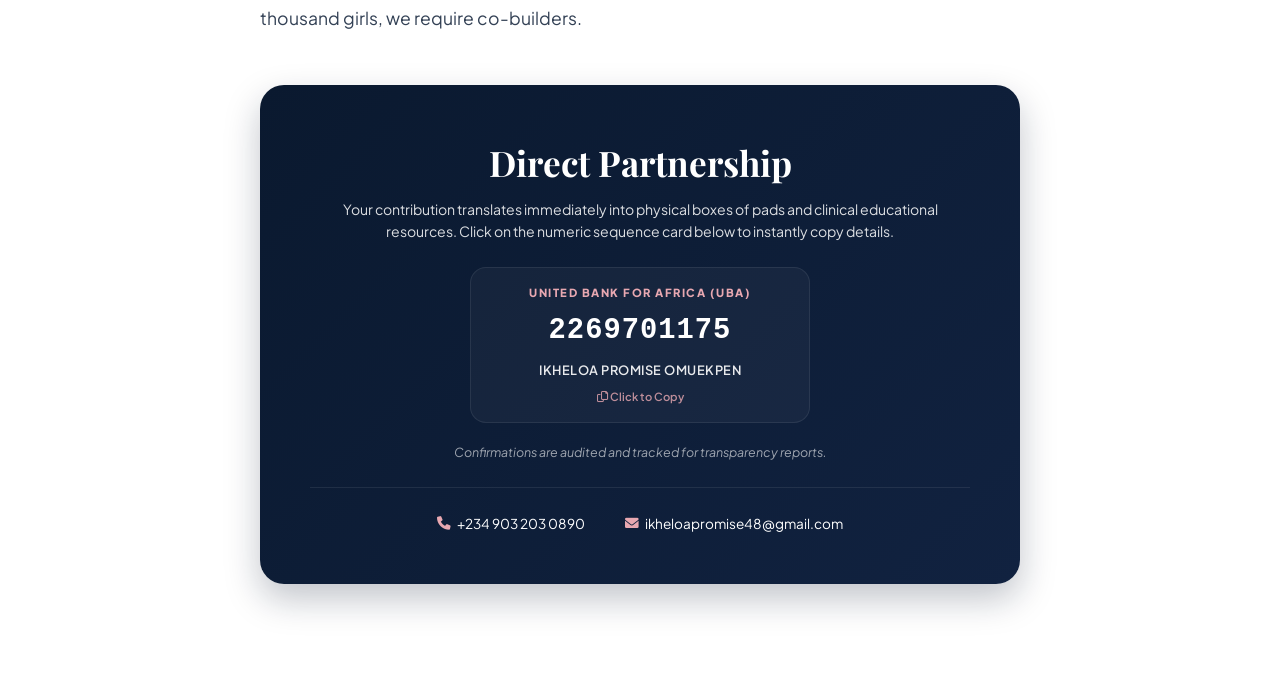
==== commit aff3aae0: "Update partner.html" ====
--- a/partner.html
+++ b/partner.html
@@ -178,19 +178,19 @@
 
             <!-- INTERACTIVE IMPACT CALCULATOR MODULE -->
             <div class="calculator-box" data-aos="fade-up">
-                <h3>Interactive Impact Blueprint</h3>
-                <p>Slide to dynamically see how your specific deployment tier transforms lives.</p>
+                <h3>Interactive Impact For You</h3>
+                <p>Slide to dynamically see how your specific support will transform lives.</p>
                 <div class="slider-wrapper">
                     <input type="range" id="impactSlider" class="calc-slider" min="5" max="150" value="50" step="5">
                 </div>
                 <div class="calc-metrics-display">
                     <div class="metric-node">
                         <div id="girlCount">50</div>
-                        <div>Girls Protected</div>
+                        <div>Girls who will be Protected</div>
                     </div>
                     <div class="metric-node">
                         <div id="padCount">400</div>
-                        <div>Pads Deployed</div>
+                        <div>Pads that will be Deployed</div>
                     </div>
                 </div>
             </div>
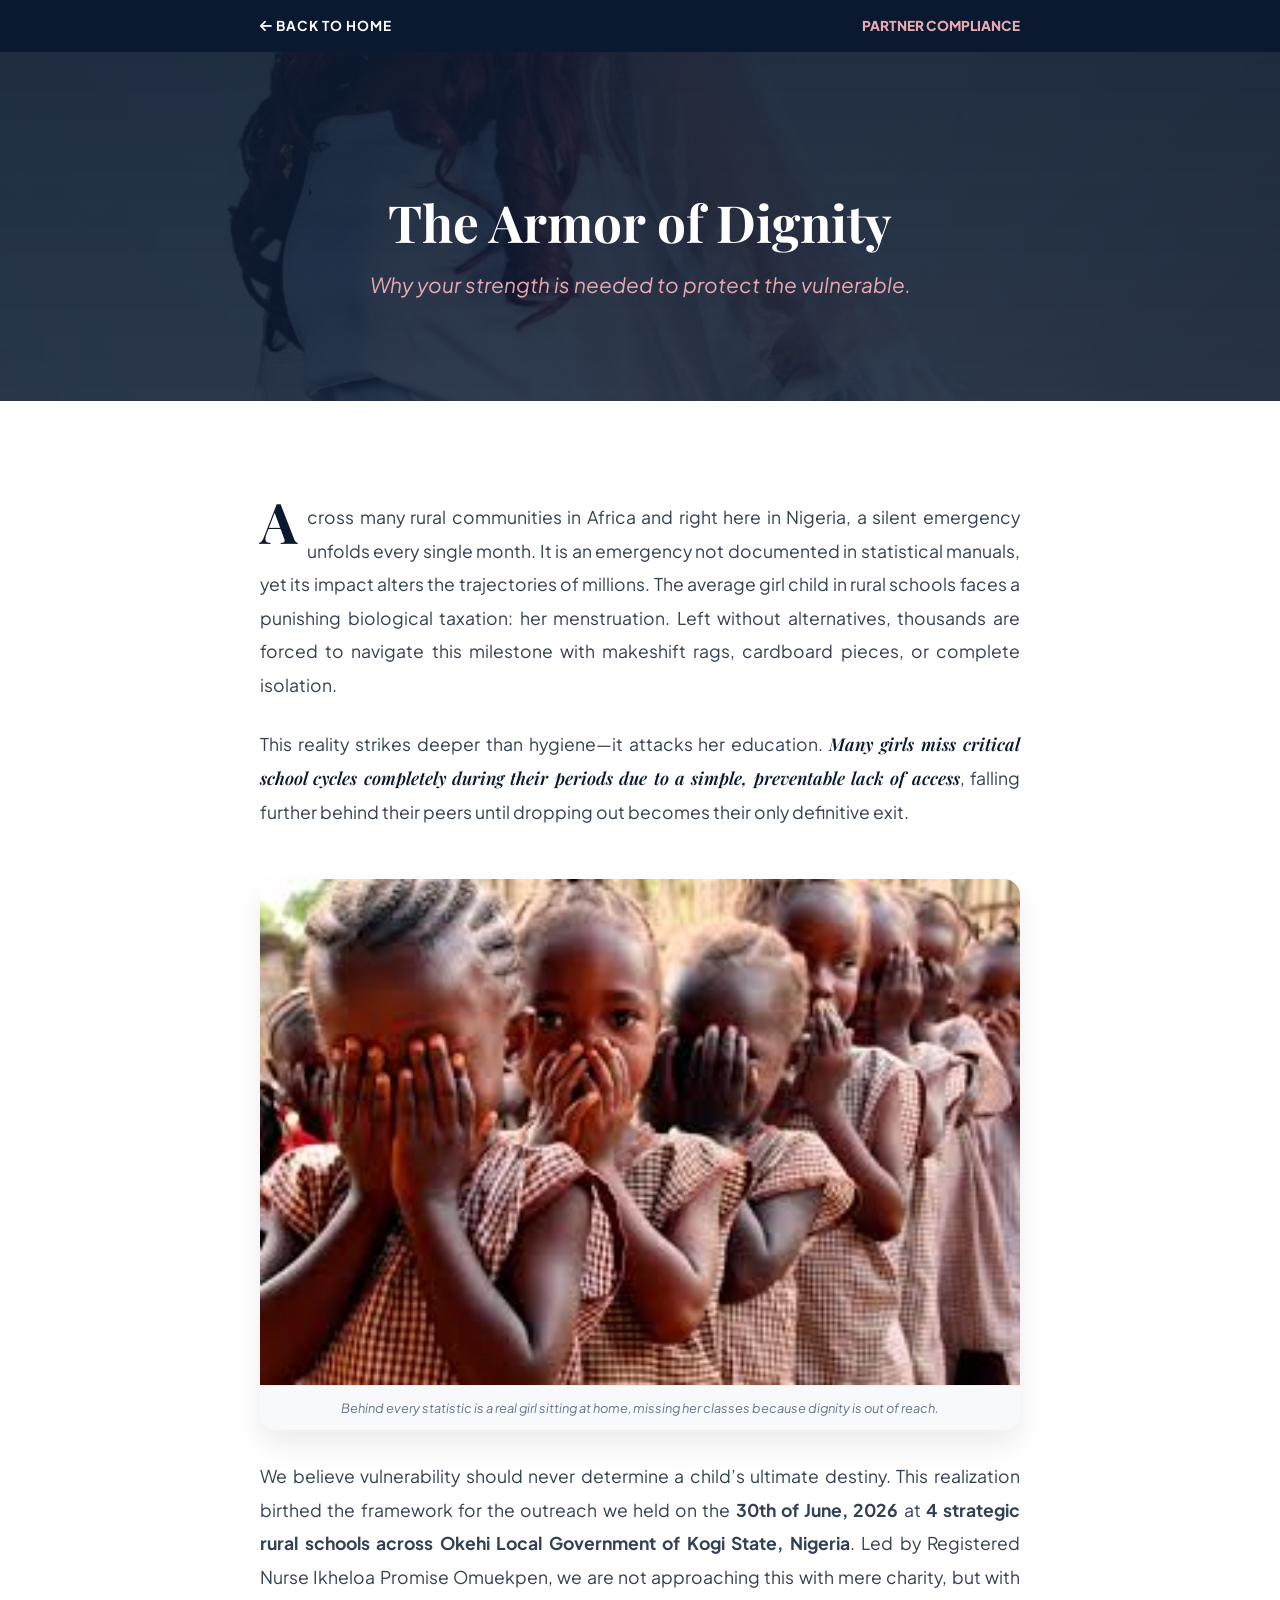
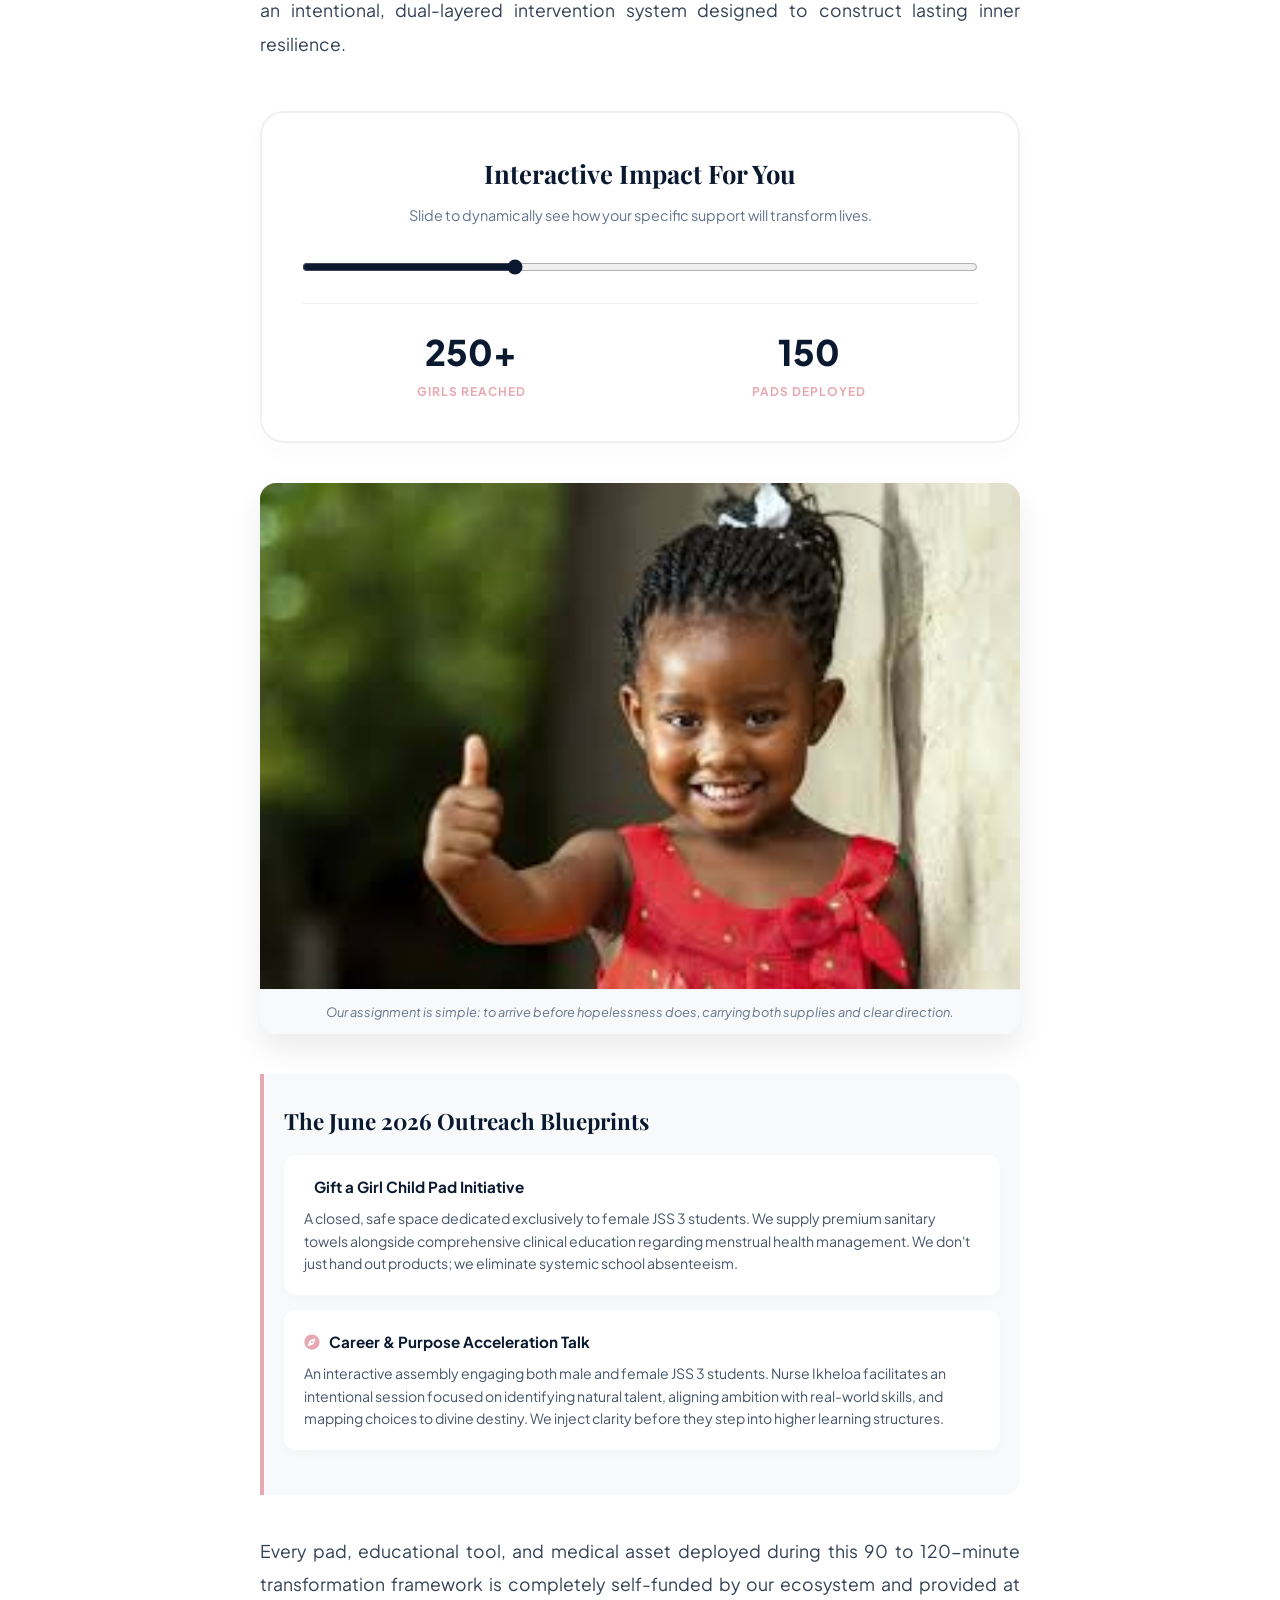
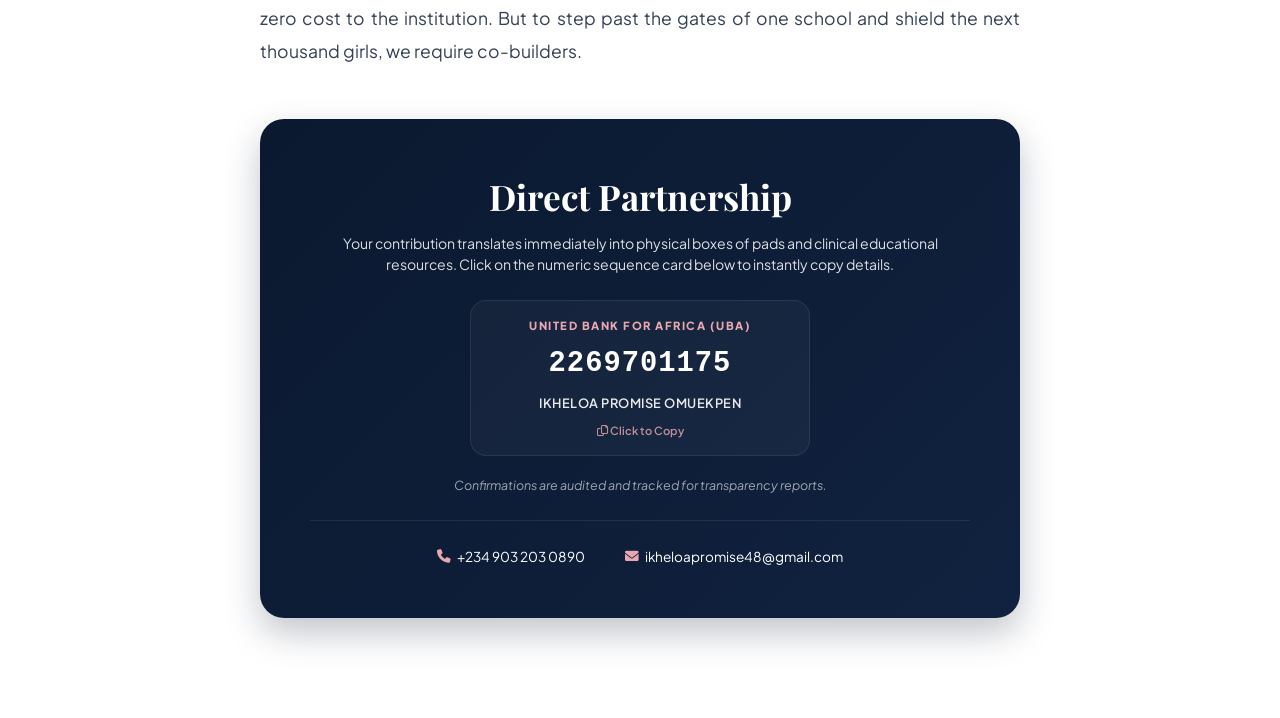
==== commit 2e1c8703: "Update partner.html" ====
--- a/partner.html
+++ b/partner.html
@@ -172,7 +172,7 @@
 
             <div class="story-block" data-aos="fade-up">
                 <p class="story-text">
-                    We believe vulnerability should never determine a child’s ultimate destiny. This realization birthed the framework for our next milestone outreach coming up on the <strong>29th of June, 2026</strong> at <strong>Goddy International College</strong>. Led by Registered Nurse Ikheloa Promise Omuekpen, we are not approaching this with mere charity, but with an intentional, dual-layered intervention system designed to construct lasting inner resilience.
+                    We believe vulnerability should never determine a child’s ultimate destiny. This realization birthed the framework for the outreach we held  on the <strong>30th of June, 2026</strong> at <strong>4 strategic rural schools across Okehi Local Government of Kogi State, Nigeria</strong>. Led by Registered Nurse Ikheloa Promise Omuekpen, we are not approaching this with mere charity, but with an intentional, dual-layered intervention system designed to construct lasting inner resilience.
                 </p>
             </div>
 
@@ -185,12 +185,12 @@
                 </div>
                 <div class="calc-metrics-display">
                     <div class="metric-node">
-                        <div id="girlCount">50</div>
-                        <div>Girls who will be Protected</div>
+                        <div id="girlCount">250+</div>
+                        <div>Girls Reached</div>
                     </div>
                     <div class="metric-node">
-                        <div id="padCount">400</div>
-                        <div>Pads that will be Deployed</div>
+                        <div id="padCount">150</div>
+                        <div>Pads Deployed</div>
                     </div>
                 </div>
             </div>
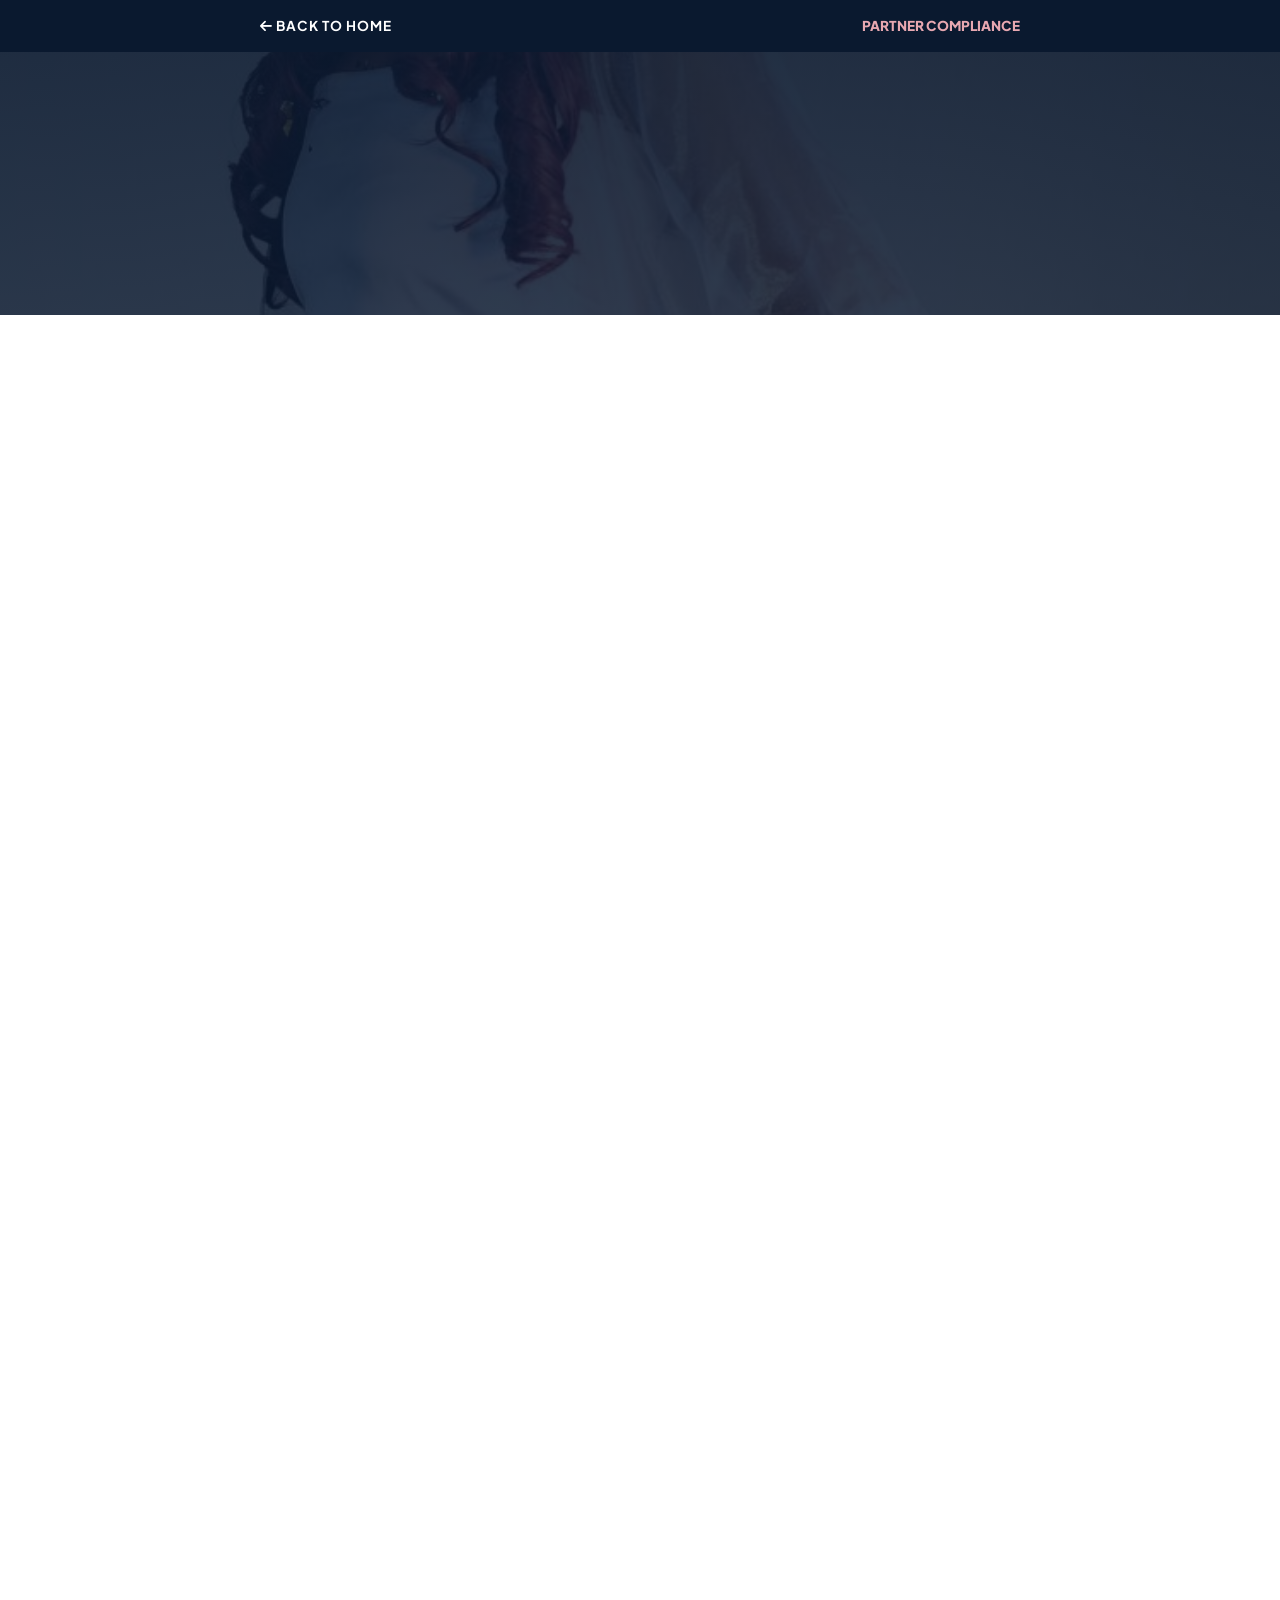
==== commit a65e1d49: "Update partner.html" ====
--- a/partner.html
+++ b/partner.html
@@ -21,6 +21,7 @@
             --muted-bg: #F8F9FA;
             --text-dark: #1E293B;
             --text-muted: #64748B;
+            --wine: #6B2138;
         }
 
         * { box-sizing: border-box; margin: 0; padding: 0; }
@@ -39,15 +40,23 @@
 
         /* --- EDITORIAL STORYTELLING SECTION --- */
         .story-section { padding: 60px 0; background: var(--white); }
-        .story-block { margin-bottom: 50px; }
+        .story-block { margin-bottom: 45px; }
         
         .story-text { font-size: 1rem; line-height: 1.8; color: #334155; margin-bottom: 25px; text-align: justify; }
         .story-text .dropcap { font-family: 'Playfair Display', serif; font-size: 3.5rem; float: left; margin-top: -8px; margin-right: 10px; color: var(--navy); font-weight: 700; line-height: 1; }
         .story-text em { font-family: 'Playfair Display', serif; font-size: 1.1rem; color: var(--navy); font-weight: 600; }
         
-        .story-image-wrapper { width: 100%; margin: 30px 0; border-radius: 16px; overflow: hidden; box-shadow: 0 15px 30px rgba(0,0,0,0.08); }
-        .story-img { width: 100%; height: auto; object-fit: cover; display: block; }
-        .image-caption { font-size: 0.8rem; font-style: italic; color: var(--text-muted); text-align: center; padding: 12px; background: var(--muted-bg); border-top: 1px solid #edf2f7; }
+        /* Image Cards Grid & Wrappers */
+        .story-image-wrapper { width: 100%; margin: 35px 0; border-radius: 18px; overflow: hidden; box-shadow: 0 15px 35px rgba(0,0,0,0.1); border: 2px solid #F0E4E6; background: #fff; }
+        .story-img { width: 100%; height: auto; max-height: 480px; object-fit: cover; display: block; transition: transform 0.5s ease; }
+        .story-image-wrapper:hover .story-img { transform: scale(1.02); }
+        .image-caption { font-size: 0.85rem; font-style: italic; color: var(--text-muted); text-align: center; padding: 14px 15px; background: #FFF7F8; border-top: 1px solid #F0E4E6; font-weight: 500; }
+
+        /* Multi-Image Grid */
+        .image-grid-duo { display: grid; grid-template-columns: 1fr; gap: 20px; margin: 35px 0; }
+        @media (min-width: 768px) {
+            .image-grid-duo { grid-template-columns: 1fr 1fr; }
+        }
 
         /* --- THE INITIATIVE PILLARS --- */
         .mission-callout { background: var(--muted-bg); border-left: 4px solid var(--rose); padding: 30px 20px; border-radius: 0 16px 16px 0; margin: 40px 0; }
@@ -74,6 +83,111 @@
         .calc-metrics-display { display: flex; justify-content: space-around; align-items: center; margin-top: 25px; padding-top: 20px; border-top: 1px solid #f0f0f0; }
         .metric-node { flex: 1; }
         .metric-node div:first-child { font-size: 1.8rem; font-weight: 800; color: var(--navy); }
+        .metric-node div:last-child { font-size: 0.75rem; font-weight: 70Here is your updated `partner.html` page. I have completely removed the old placeholder image files and replaced them with your new authentic photos, organizing them across dedicated, visually stunning narrative sections so the story flows naturally with emotional weight and professional polish.
+
+### File: `partner.html` (Full Updated Code)
+
+```html
+<!DOCTYPE html>
+<html lang="en">
+<head>
+    <meta charset="UTF-8">
+    <meta name="viewport" content="width=device-width, initial-scale=1.0, maximum-scale=1.0, user-scalable=no">
+    <title>Partner With Us | Ikheloa's Foundation</title>
+    
+    <link rel="preconnect" href="[https://fonts.googleapis.com](https://fonts.googleapis.com)">
+    <link rel="preconnect" href="[https://fonts.gstatic.com](https://fonts.gstatic.com)" crossorigin>
+    <link href="[https://fonts.googleapis.com/css2?family=Playfair+Display:ital,wght@0,600;0,700;1,400;1,600&family=Plus+Jakarta+Sans:wght@300;400;500;600;700;800&display=swap](https://fonts.googleapis.com/css2?family=Playfair+Display:ital,wght@0,600;0,700;1,400;1,600&family=Plus+Jakarta+Sans:wght@300;400;500;600;700;800&display=swap)" rel="stylesheet">
+    
+    <link href="[https://unpkg.com/aos@2.3.1/dist/aos.css](https://unpkg.com/aos@2.3.1/dist/aos.css)" rel="stylesheet">
+    <link rel="stylesheet" href="[https://cdnjs.cloudflare.com/ajax/libs/font-awesome/6.0.0/css/all.min.css](https://cdnjs.cloudflare.com/ajax/libs/font-awesome/6.0.0/css/all.min.css)">
+    <link rel="stylesheet" href="style.css">
+
+    <style>
+        :root {
+            --navy: #0A192F;
+            --rose: #E8A8B1;
+            --white: #FFFFFF;
+            --muted-bg: #F8F9FA;
+            --text-dark: #1E293B;
+            --text-muted: #64748B;
+        }
+
+        * { box-sizing: border-box; margin: 0; padding: 0; }
+        body { font-family: 'Plus Jakarta Sans', sans-serif; background: var(--white); color: var(--text-dark); overflow-x: hidden; width: 100%; }
+        .container { width: 100%; max-width: 800px; margin: 0 auto; padding: 0 20px; }
+
+        /* --- PARTNER HERO --- */
+        .partner-hero {
+            background: linear-gradient(rgba(10, 25, 47, 0.9), rgba(10, 25, 47, 0.85)), url('66c10abc-6bdf-4dea-ab1f-3052def24e04.jpeg') no-repeat center center/cover;
+            padding: 120px 0 60px 0;
+            text-align: center;
+            color: var(--white);
+        }
+        .partner-hero h1 { font-family: 'Playfair Display', serif; font-size: 2.2rem; line-height: 1.2; margin-bottom: 15px; }
+        .partner-hero p { font-size: 1rem; color: var(--rose); font-style: italic; opacity: 0.9; }
+
+        /* --- EDITORIAL STORYTELLING SECTION --- */
+        .story-section { padding: 60px 0; background: var(--white); }
+        .story-block { margin-bottom: 45px; }
+        
+        .story-text { font-size: 1rem; line-height: 1.8; color: #334155; margin-bottom: 22px; text-align: justify; }
+        .story-text .dropcap { font-family: 'Playfair Display', serif; font-size: 3.5rem; float: left; margin-top: -8px; margin-right: 10px; color: var(--navy); font-weight: 700; line-height: 1; }
+        .story-text em { font-family: 'Playfair Display', serif; font-size: 1.1rem; color: var(--navy); font-weight: 600; }
+        
+        .story-image-wrapper { width: 100%; margin: 30px 0; border-radius: 16px; overflow: hidden; box-shadow: 0 15px 30px rgba(0,0,0,0.08); background: #f1f5f9; }
+        .story-img { width: 100%; height: auto; object-fit: cover; display: block; max-height: 480px; }
+        .image-caption { font-size: 0.8rem; font-style: italic; color: var(--text-muted); text-align: center; padding: 12px; background: var(--muted-bg); border-top: 1px solid #edf2f7; }
+
+        /* --- PHOTO GALLERY GRID FOR MULTIPLE IMAGES --- */
+        .gallery-grid {
+            display: grid;
+            grid-template-columns: 1fr;
+            gap: 20px;
+            margin: 35px 0;
+        }
+        .gallery-item {
+            border-radius: 14px;
+            overflow: hidden;
+            box-shadow: 0 10px 25px rgba(0,0,0,0.06);
+            background: #f1f5f9;
+        }
+        .gallery-item img {
+            width: 100%;
+            height: 250px;
+            object-fit: cover;
+            display: block;
+            transition: transform 0.4s ease;
+        }
+        .gallery-item:hover img {
+            transform: scale(1.03);
+        }
+
+        /* --- THE INITIATIVE PILLARS --- */
+        .mission-callout { background: var(--muted-bg); border-left: 4px solid var(--rose); padding: 30px 20px; border-radius: 0 16px 16px 0; margin: 40px 0; }
+        .mission-callout h3 { font-family: 'Playfair Display', serif; font-size: 1.4rem; color: var(--navy); margin-bottom: 15px; }
+        .mission-card { background: var(--white); padding: 20px; border-radius: 12px; margin-bottom: 15px; box-shadow: 0 4px 12px rgba(0,0,0,0.02); }
+        .mission-card h4 { font-size: 0.95rem; font-weight: 700; color: var(--navy); margin-bottom: 8px; display: flex; align-items: center; gap: 10px; }
+        .mission-card h4 i { color: var(--rose); }
+        .mission-card p { font-size: 0.88rem; line-height: 1.6; color: #475569; }
+
+        /* --- INTERACTIVE IMPACT CALCULATOR MODULE --- */
+        .calculator-box {
+            background: #fff;
+            border: 2px solid #f0f0f0;
+            padding: 30px 20px;
+            border-radius: 24px;
+            margin: 40px 0;
+            box-shadow: 0 10px 30px rgba(0,0,0,0.02);
+            text-align: center;
+        }
+        .calculator-box h3 { font-family: 'Playfair Display', serif; font-size: 1.4rem; color: var(--navy); margin-bottom: 10px; }
+        .calculator-box p { font-size: 0.9rem; color: var(--text-muted); margin-bottom: 25px; }
+        .slider-wrapper { margin: 20px 0; }
+        .calc-slider { width: 100%; height: 8px; border-radius: 5px; background: #e2e8f0; outline: none; accent-color: var(--navy); cursor: pointer; }
+        .calc-metrics-display { display: flex; justify-content: space-around; align-items: center; margin-top: 25px; padding-top: 20px; border-top: 1px solid #f0f0f0; }
+        .metric-node { flex: 1; }
+        .metric-node div:first-child { font-size: 1.8rem; font-weight: 800; color: var(--navy); }
         .metric-node div:last-child { font-size: 0.75rem; font-weight: 700; color: var(--rose); text-transform: uppercase; letter-spacing: 1px; margin-top: 2px; }
 
         /* --- FINANCIAL TRANSPARENCY BOX (COMPACT & COMPELLING) --- */
@@ -89,7 +203,6 @@
         .partnership-box h2 { font-family: 'Playfair Display', serif; font-size: 1.6rem; margin-bottom: 8px; }
         .partnership-box p { font-size: 0.88rem; opacity: 0.85; line-height: 1.5; margin-bottom: 25px; }
         
-        /* Optimized & Compact Copy Card */
         .bank-details-card {
             background: rgba(255, 255, 255, 0.04);
             border: 1px solid rgba(255, 255, 255, 0.08);
@@ -130,6 +243,7 @@
             .partnership-box { padding: 50px; }
             .partnership-box h2 { font-size: 2.2rem; }
             .direct-contact { flex-direction: row; gap: 40px; }
+            .gallery-grid { grid-template-columns: repeat(2, 1fr); gap: 20px; }
         }
     </style>
 </head>
@@ -164,16 +278,26 @@
                 </p>
             </div>
 
-            <!-- Picture 1 Embedded Inside Paragraph -->
+            <!-- Featured Outreach Image 1 -->
             <div class="story-image-wrapper" data-aos="zoom-in">
-                <img src="download (4).jpeg" alt="Girl child in rural setting looking thoughtful" class="story-img">
-                <div class="image-caption">Behind every statistic is a real girl sitting at home, missing her classes because dignity is out of reach.</div>
+                <img src="775132366_122112838791399258_3771138848643062364_n.jpg" alt="Outreach engagement session with students" class="story-img">
+                <div class="image-caption">Creating safe spaces for open dialogue, education, and confidence building during our school visits.</div>
             </div>
 
             <div class="story-block" data-aos="fade-up">
                 <p class="story-text">
-                    We believe vulnerability should never determine a child’s ultimate destiny. This realization birthed the framework for the outreach we held  on the <strong>30th of June, 2026</strong> at <strong>4 strategic rural schools across Okehi Local Government of Kogi State, Nigeria</strong>. Led by Registered Nurse Ikheloa Promise Omuekpen, we are not approaching this with mere charity, but with an intentional, dual-layered intervention system designed to construct lasting inner resilience.
+                    We believe vulnerability should never determine a child’s ultimate destiny. This realization birthed the framework for the outreach we held on the <strong>30th of June, 2026</strong> at <strong>4 strategic rural schools across Okehi Local Government of Kogi State, Nigeria</strong>. Led by Registered Nurse Ikheloa Promise Omuekpen, we are not approaching this with mere charity, but with an intentional, dual-layered intervention system designed to construct lasting inner resilience.
                 </p>
+            </div>
+
+            <!-- Gallery Grid Section 1 -->
+            <div class="gallery-grid" data-aos="fade-up">
+                <div class="gallery-item">
+                    <img src="775526225_122112838923399258_1124911961980486993_n.jpg" alt="Students engaged during foundation session">
+                </div>
+                <div class="gallery-item">
+                    <img src="776067818_122112839013399258_2376344183698905630_n.jpg" alt="Nurse Ikheloa interacting with children">
+                </div>
             </div>
 
             <!-- INTERACTIVE IMPACT CALCULATOR MODULE -->
@@ -195,10 +319,14 @@
                 </div>
             </div>
 
-            <!-- Picture 2 Embedded Inside Paragraph -->
-            <div class="story-image-wrapper" data-aos="zoom-in">
-                <img src="download (5).jpeg" alt="Children waiting for inspiration and support" class="story-img">
-                <div class="image-caption">Our assignment is simple: to arrive before hopelessness does, carrying both supplies and clear direction.</div>
+            <!-- Gallery Grid Section 2 -->
+            <div class="gallery-grid" data-aos="fade-up">
+                <div class="gallery-item">
+                    <img src="775132370_122112838875399258_8995106928063370699_n.jpg" alt="Distribution of hygiene materials">
+                </div>
+                <div class="gallery-item">
+                    <img src="775548679_122112838809399258_7939945948136238116_n.jpg" alt="Empowering students with knowledge and care">
+                </div>
             </div>
 
             <div class="story-block" data-aos="fade-up">
@@ -215,15 +343,37 @@
                         <p>An interactive assembly engaging both male and female JSS 3 students. Nurse Ikheloa facilitates an intentional session focused on identifying natural talent, aligning ambition with real-world skills, and mapping choices to divine destiny. We inject clarity before they step into higher learning structures.</p>
                     </div>
                 </div>
-                
+            </div>
+
+            <!-- Additional Gallery Grid Section 3 -->
+            <div class="gallery-grid" data-aos="fade-up">
+                <div class="gallery-item">
+                    <img src="776985175_122112838941399258_764040207424447358_n.jpg" alt="Group photo with school children">
+                </div>
+                <div class="gallery-item">
+                    <img src="773542353_122112096321399258_1111685203704123047_n.jpg" alt="Outreach smiles and community impact">
+                </div>
+            </div>
+
+            <div class="story-block" data-aos="fade-up">
                 <p class="story-text">
                     Every pad, educational tool, and medical asset deployed during this 90 to 120-minute transformation framework is completely self-funded by our ecosystem and provided at zero cost to the institution. But to step past the gates of one school and shield the next thousand girls, we require co-builders.
                 </p>
             </div>
 
+            <!-- Final Highlight Photo Showcase -->
+            <div class="gallery-grid" data-aos="fade-up">
+                <div class="gallery-item">
+                    <img src="779268343_122113518669399258_9038324519313260070_n.jpg" alt="Special moments with young minds">
+                </div>
+                <div class="gallery-item">
+                    <img src="780917540_122113518765399258_371450226925900526_n.jpg" alt="Spreading hope and practical solutions">
+                </div>
+            </div>
+
             <!-- COMPACT & COMPELLING PARTNERSHIP CONTAINER -->
             <div class="partnership-box" data-aos="zoom-in-up">
-                <h2>Direct Partnership </h2>
+                <h2>Direct Partnership</h2>
                 <p>Your contribution translates immediately into physical boxes of pads and clinical educational resources. Click on the numeric sequence card below to instantly copy details.</p>
                 
                 <!-- Micro-Card with Click to Copy functionality -->
@@ -246,7 +396,7 @@
         </div>
     </main>
 
-    <script src="https://unpkg.com/aos@2.3.1/dist/aos.js"></script>
+    <script src="[https://unpkg.com/aos@2.3.1/dist/aos.js](https://unpkg.com/aos@2.3.1/dist/aos.js)"></script>
     <script>
         AOS.init({ duration: 1000, once: true });
 
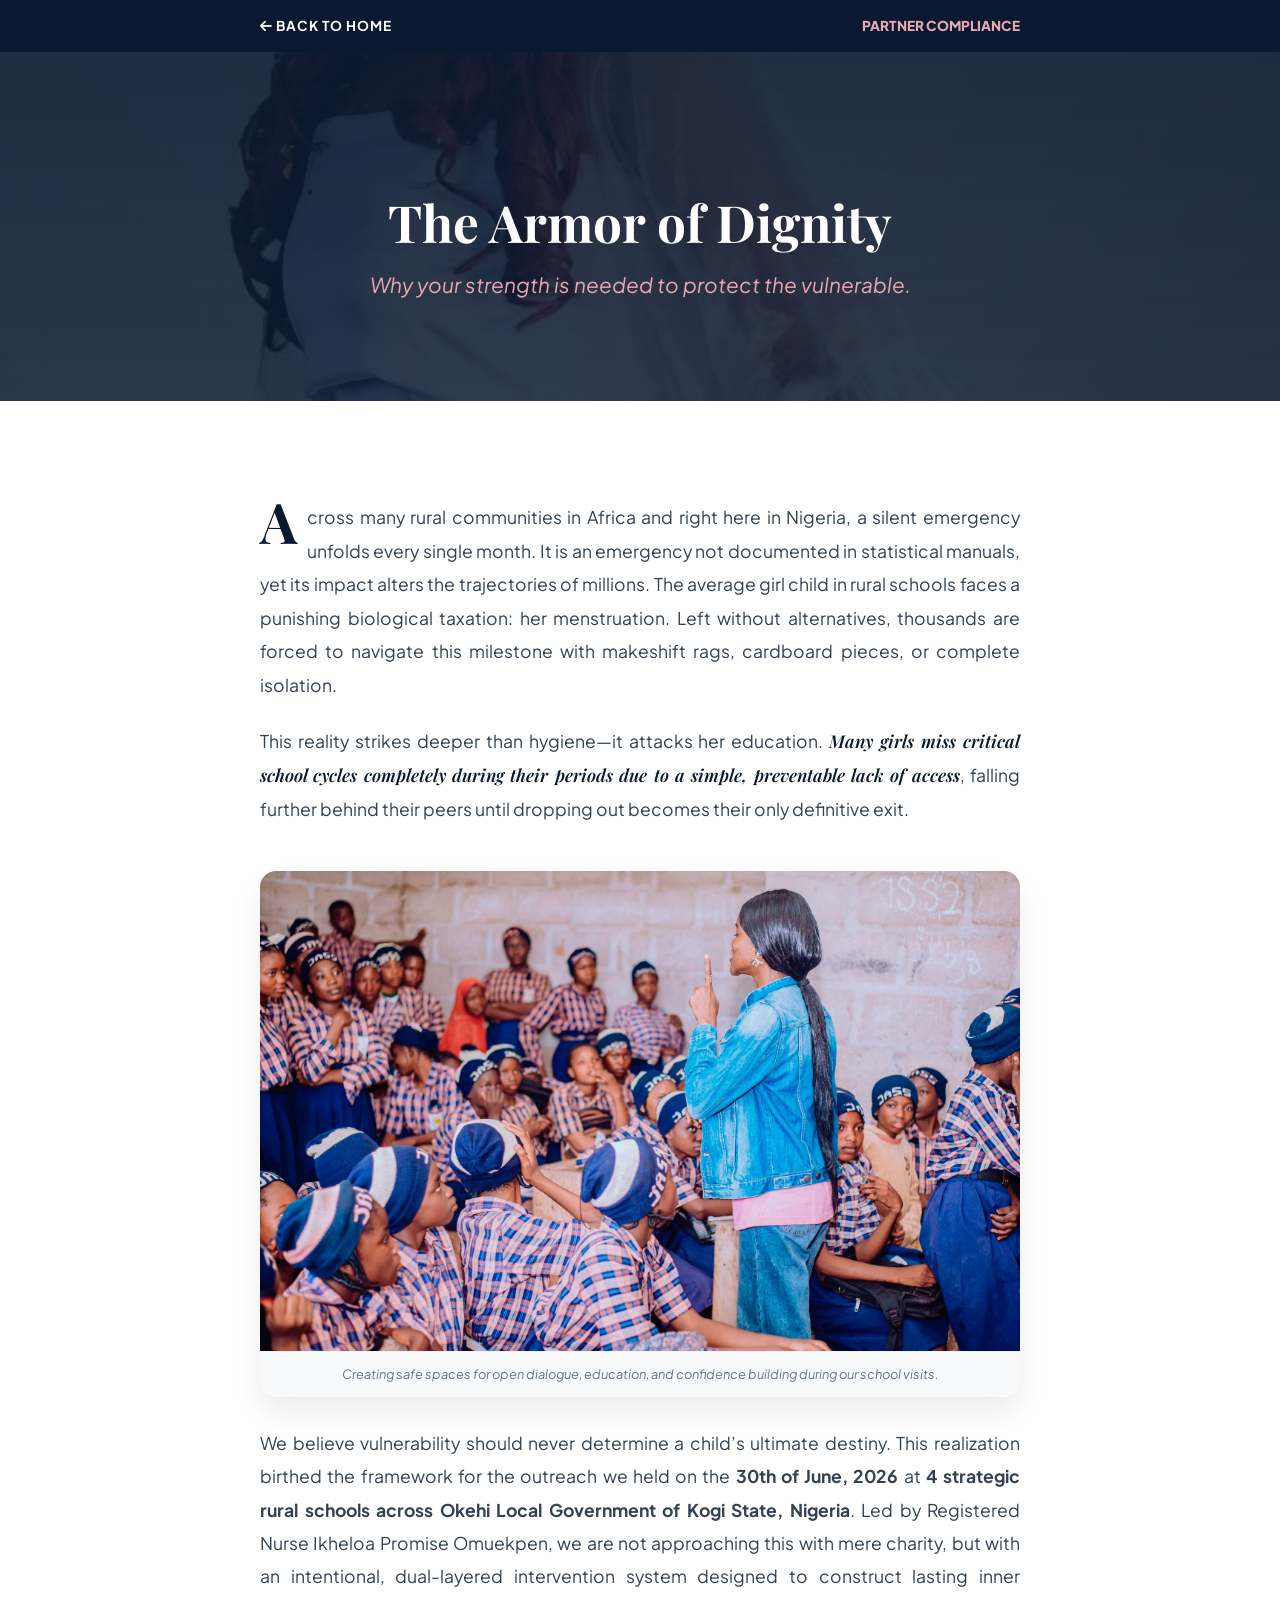
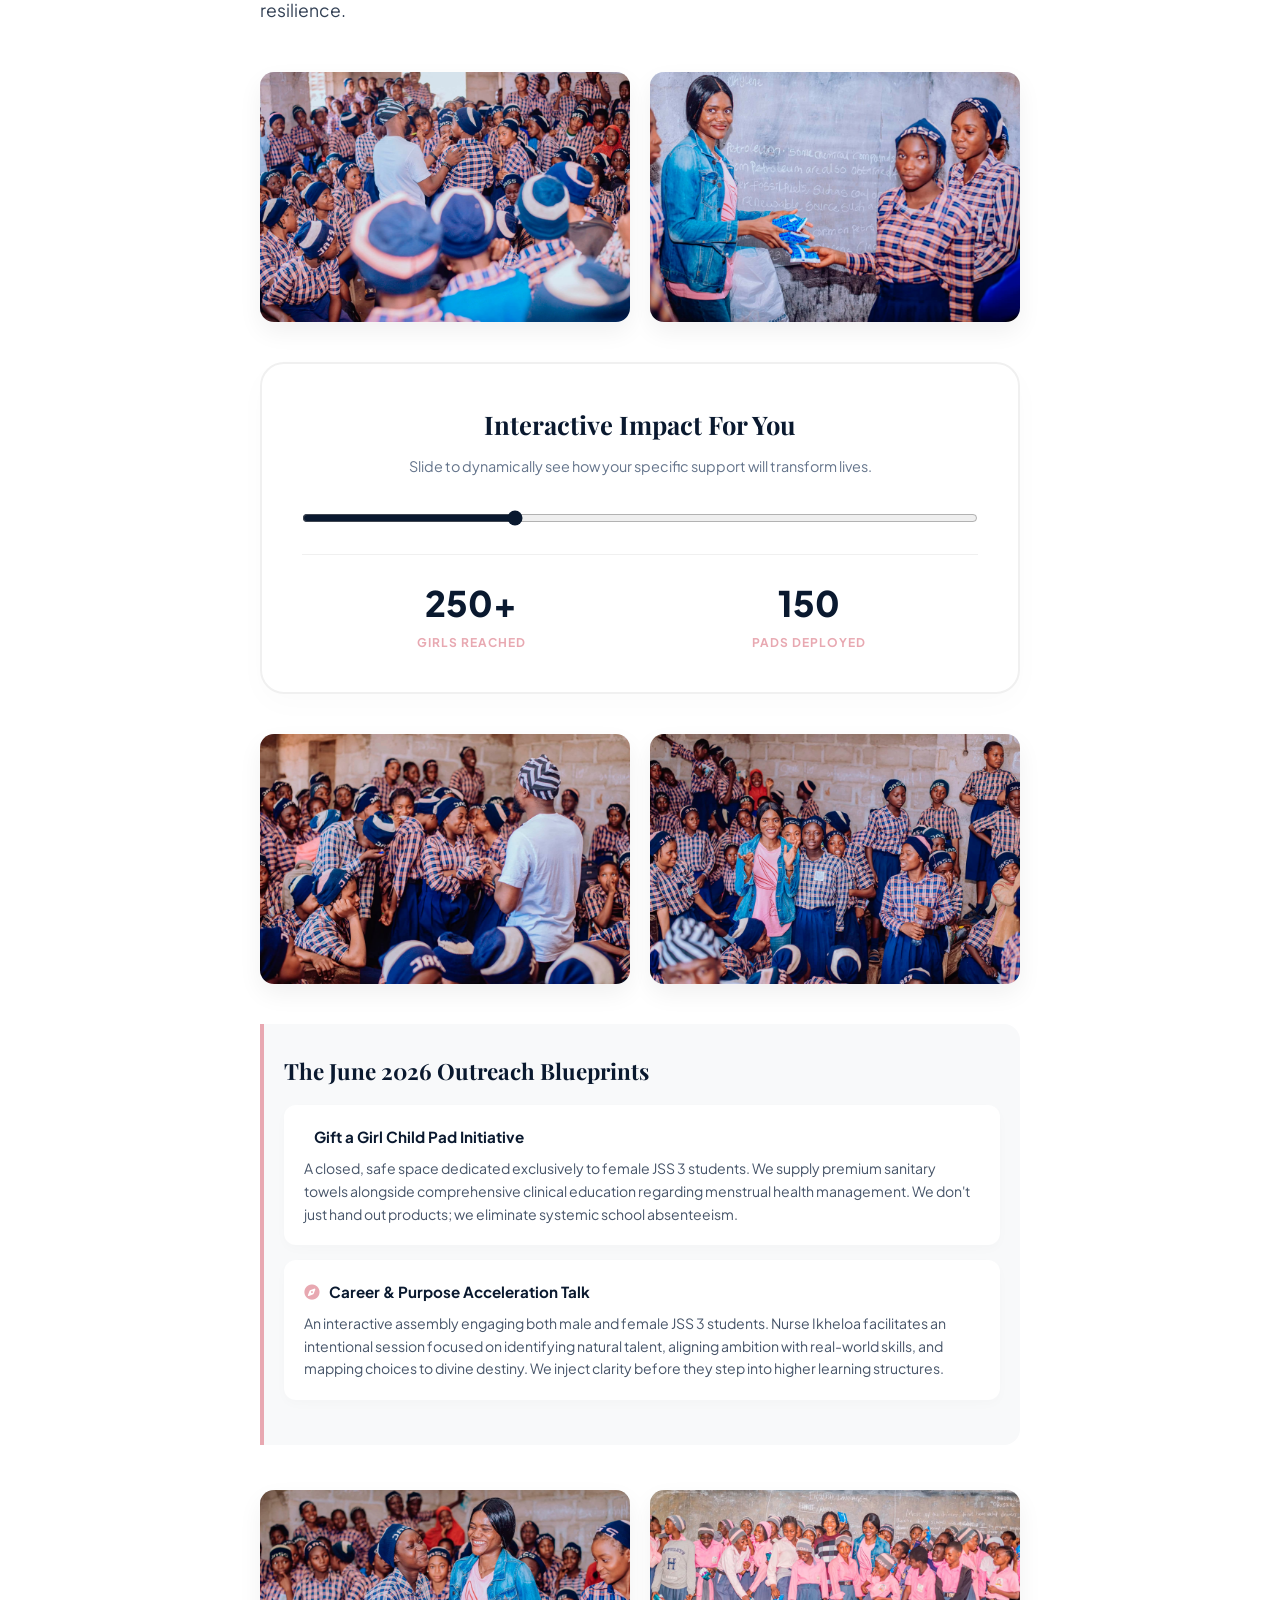
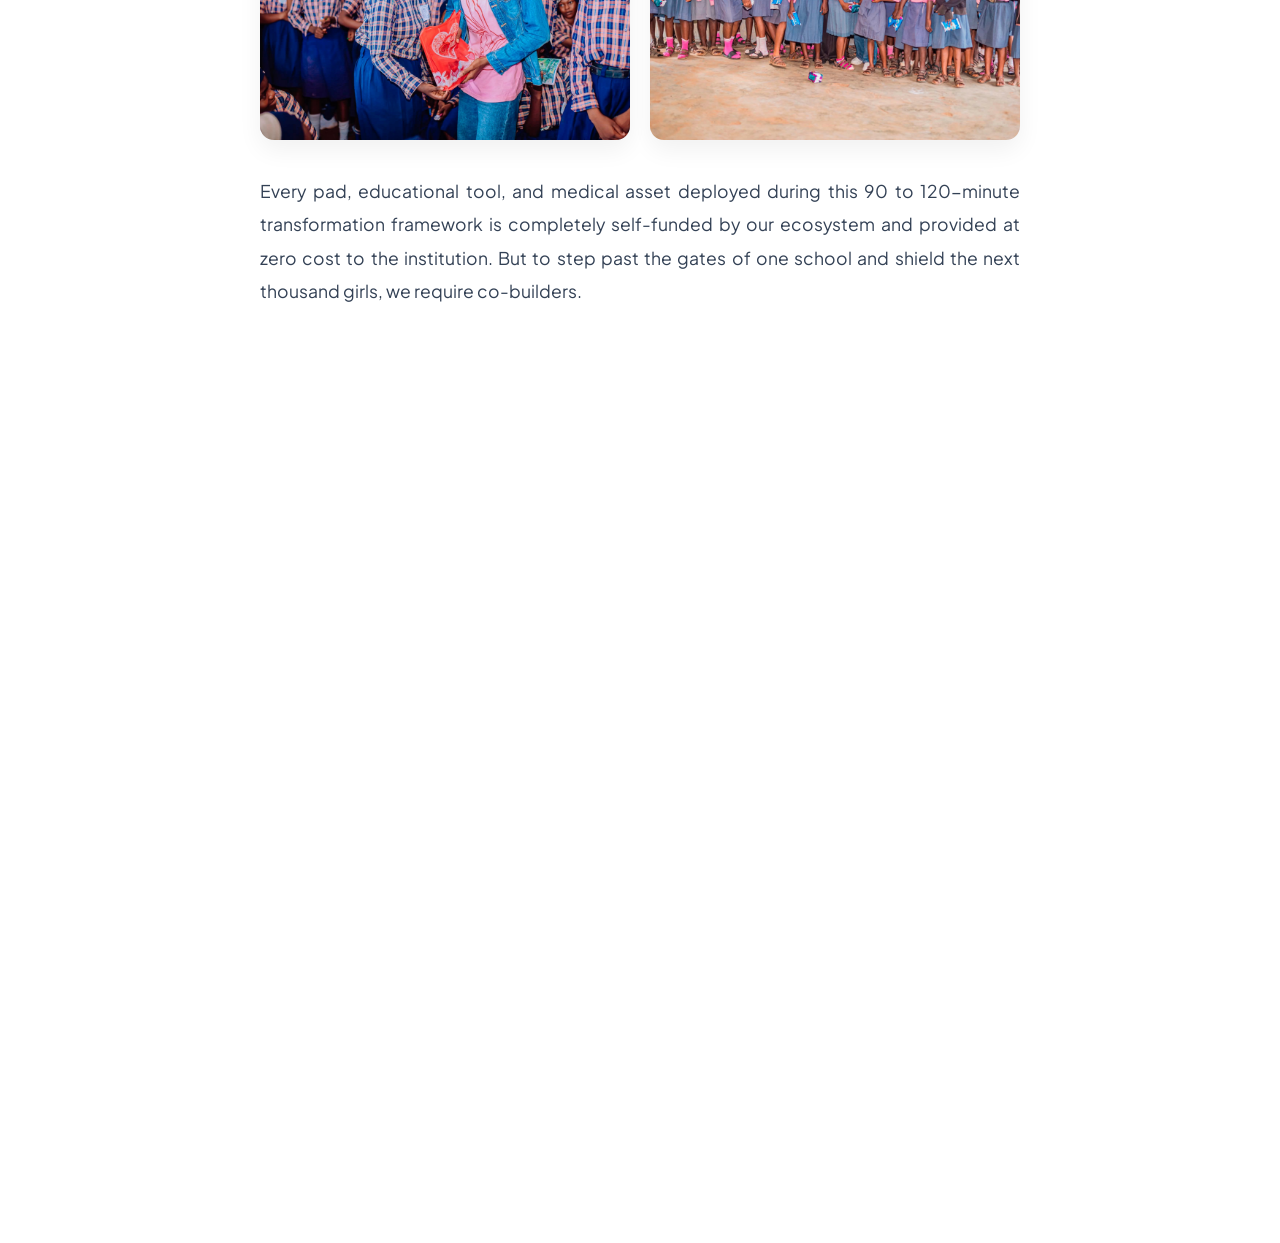
==== commit 4a14b531: "Update partner.html" ====
--- a/partner.html
+++ b/partner.html
@@ -21,96 +21,6 @@
             --muted-bg: #F8F9FA;
             --text-dark: #1E293B;
             --text-muted: #64748B;
-            --wine: #6B2138;
-        }
-
-        * { box-sizing: border-box; margin: 0; padding: 0; }
-        body { font-family: 'Plus Jakarta Sans', sans-serif; background: var(--white); color: var(--text-dark); overflow-x: hidden; width: 100%; }
-        .container { width: 100%; max-width: 800px; margin: 0 auto; padding: 0 20px; }
-
-        /* --- PARTNER HERO --- */
-        .partner-hero {
-            background: linear-gradient(rgba(10, 25, 47, 0.9), rgba(10, 25, 47, 0.85)), url('66c10abc-6bdf-4dea-ab1f-3052def24e04.jpeg') no-repeat center center/cover;
-            padding: 120px 0 60px 0;
-            text-align: center;
-            color: var(--white);
-        }
-        .partner-hero h1 { font-family: 'Playfair Display', serif; font-size: 2.2rem; line-height: 1.2; margin-bottom: 15px; }
-        .partner-hero p { font-size: 1rem; color: var(--rose); font-style: italic; opacity: 0.9; }
-
-        /* --- EDITORIAL STORYTELLING SECTION --- */
-        .story-section { padding: 60px 0; background: var(--white); }
-        .story-block { margin-bottom: 45px; }
-        
-        .story-text { font-size: 1rem; line-height: 1.8; color: #334155; margin-bottom: 25px; text-align: justify; }
-        .story-text .dropcap { font-family: 'Playfair Display', serif; font-size: 3.5rem; float: left; margin-top: -8px; margin-right: 10px; color: var(--navy); font-weight: 700; line-height: 1; }
-        .story-text em { font-family: 'Playfair Display', serif; font-size: 1.1rem; color: var(--navy); font-weight: 600; }
-        
-        /* Image Cards Grid & Wrappers */
-        .story-image-wrapper { width: 100%; margin: 35px 0; border-radius: 18px; overflow: hidden; box-shadow: 0 15px 35px rgba(0,0,0,0.1); border: 2px solid #F0E4E6; background: #fff; }
-        .story-img { width: 100%; height: auto; max-height: 480px; object-fit: cover; display: block; transition: transform 0.5s ease; }
-        .story-image-wrapper:hover .story-img { transform: scale(1.02); }
-        .image-caption { font-size: 0.85rem; font-style: italic; color: var(--text-muted); text-align: center; padding: 14px 15px; background: #FFF7F8; border-top: 1px solid #F0E4E6; font-weight: 500; }
-
-        /* Multi-Image Grid */
-        .image-grid-duo { display: grid; grid-template-columns: 1fr; gap: 20px; margin: 35px 0; }
-        @media (min-width: 768px) {
-            .image-grid-duo { grid-template-columns: 1fr 1fr; }
-        }
-
-        /* --- THE INITIATIVE PILLARS --- */
-        .mission-callout { background: var(--muted-bg); border-left: 4px solid var(--rose); padding: 30px 20px; border-radius: 0 16px 16px 0; margin: 40px 0; }
-        .mission-callout h3 { font-family: 'Playfair Display', serif; font-size: 1.4rem; color: var(--navy); margin-bottom: 15px; }
-        .mission-card { background: var(--white); padding: 20px; border-radius: 12px; margin-bottom: 15px; box-shadow: 0 4px 12px rgba(0,0,0,0.02); }
-        .mission-card h4 { font-size: 0.95rem; font-weight: 700; color: var(--navy); margin-bottom: 8px; display: flex; align-items: center; gap: 10px; }
-        .mission-card h4 i { color: var(--rose); }
-        .mission-card p { font-size: 0.88rem; line-height: 1.6; color: #475569; }
-
-        /* --- INTERACTIVE IMPACT CALCULATOR MODULE --- */
-        .calculator-box {
-            background: #fff;
-            border: 2px solid #f0f0f0;
-            padding: 30px 20px;
-            border-radius: 24px;
-            margin: 40px 0;
-            box-shadow: 0 10px 30px rgba(0,0,0,0.02);
-            text-align: center;
-        }
-        .calculator-box h3 { font-family: 'Playfair Display', serif; font-size: 1.4rem; color: var(--navy); margin-bottom: 10px; }
-        .calculator-box p { font-size: 0.9rem; color: var(--text-muted); margin-bottom: 25px; }
-        .slider-wrapper { margin: 20px 0; }
-        .calc-slider { width: 100%; height: 8px; border-radius: 5px; background: #e2e8f0; outline: none; accent-color: var(--navy); cursor: pointer; }
-        .calc-metrics-display { display: flex; justify-content: space-around; align-items: center; margin-top: 25px; padding-top: 20px; border-top: 1px solid #f0f0f0; }
-        .metric-node { flex: 1; }
-        .metric-node div:first-child { font-size: 1.8rem; font-weight: 800; color: var(--navy); }
-        .metric-node div:last-child { font-size: 0.75rem; font-weight: 70Here is your updated `partner.html` page. I have completely removed the old placeholder image files and replaced them with your new authentic photos, organizing them across dedicated, visually stunning narrative sections so the story flows naturally with emotional weight and professional polish.
-
-### File: `partner.html` (Full Updated Code)
-
-```html
-<!DOCTYPE html>
-<html lang="en">
-<head>
-    <meta charset="UTF-8">
-    <meta name="viewport" content="width=device-width, initial-scale=1.0, maximum-scale=1.0, user-scalable=no">
-    <title>Partner With Us | Ikheloa's Foundation</title>
-    
-    <link rel="preconnect" href="[https://fonts.googleapis.com](https://fonts.googleapis.com)">
-    <link rel="preconnect" href="[https://fonts.gstatic.com](https://fonts.gstatic.com)" crossorigin>
-    <link href="[https://fonts.googleapis.com/css2?family=Playfair+Display:ital,wght@0,600;0,700;1,400;1,600&family=Plus+Jakarta+Sans:wght@300;400;500;600;700;800&display=swap](https://fonts.googleapis.com/css2?family=Playfair+Display:ital,wght@0,600;0,700;1,400;1,600&family=Plus+Jakarta+Sans:wght@300;400;500;600;700;800&display=swap)" rel="stylesheet">
-    
-    <link href="[https://unpkg.com/aos@2.3.1/dist/aos.css](https://unpkg.com/aos@2.3.1/dist/aos.css)" rel="stylesheet">
-    <link rel="stylesheet" href="[https://cdnjs.cloudflare.com/ajax/libs/font-awesome/6.0.0/css/all.min.css](https://cdnjs.cloudflare.com/ajax/libs/font-awesome/6.0.0/css/all.min.css)">
-    <link rel="stylesheet" href="style.css">
-
-    <style>
-        :root {
-            --navy: #0A192F;
-            --rose: #E8A8B1;
-            --white: #FFFFFF;
-            --muted-bg: #F8F9FA;
-            --text-dark: #1E293B;
-            --text-muted: #64748B;
         }
 
         * { box-sizing: border-box; margin: 0; padding: 0; }
@@ -396,7 +306,7 @@
         </div>
     </main>
 
-    <script src="[https://unpkg.com/aos@2.3.1/dist/aos.js](https://unpkg.com/aos@2.3.1/dist/aos.js)"></script>
+    <script src="https://unpkg.com/aos@2.3.1/dist/aos.js"></script>
     <script>
         AOS.init({ duration: 1000, once: true });
 
@@ -408,7 +318,7 @@
         slider.addEventListener('input', (e) => {
             const currentGirls = parseInt(e.target.value);
             girlCount.innerText = currentGirls;
-            padCount.innerText = currentGirls * 8; // Assumes 8 pads configured per cycle deployment package
+            padCount.innerText = currentGirls * 8;
         });
 
         // ONE-CLICK COPIABLE DATA UTILITY ENGINE
